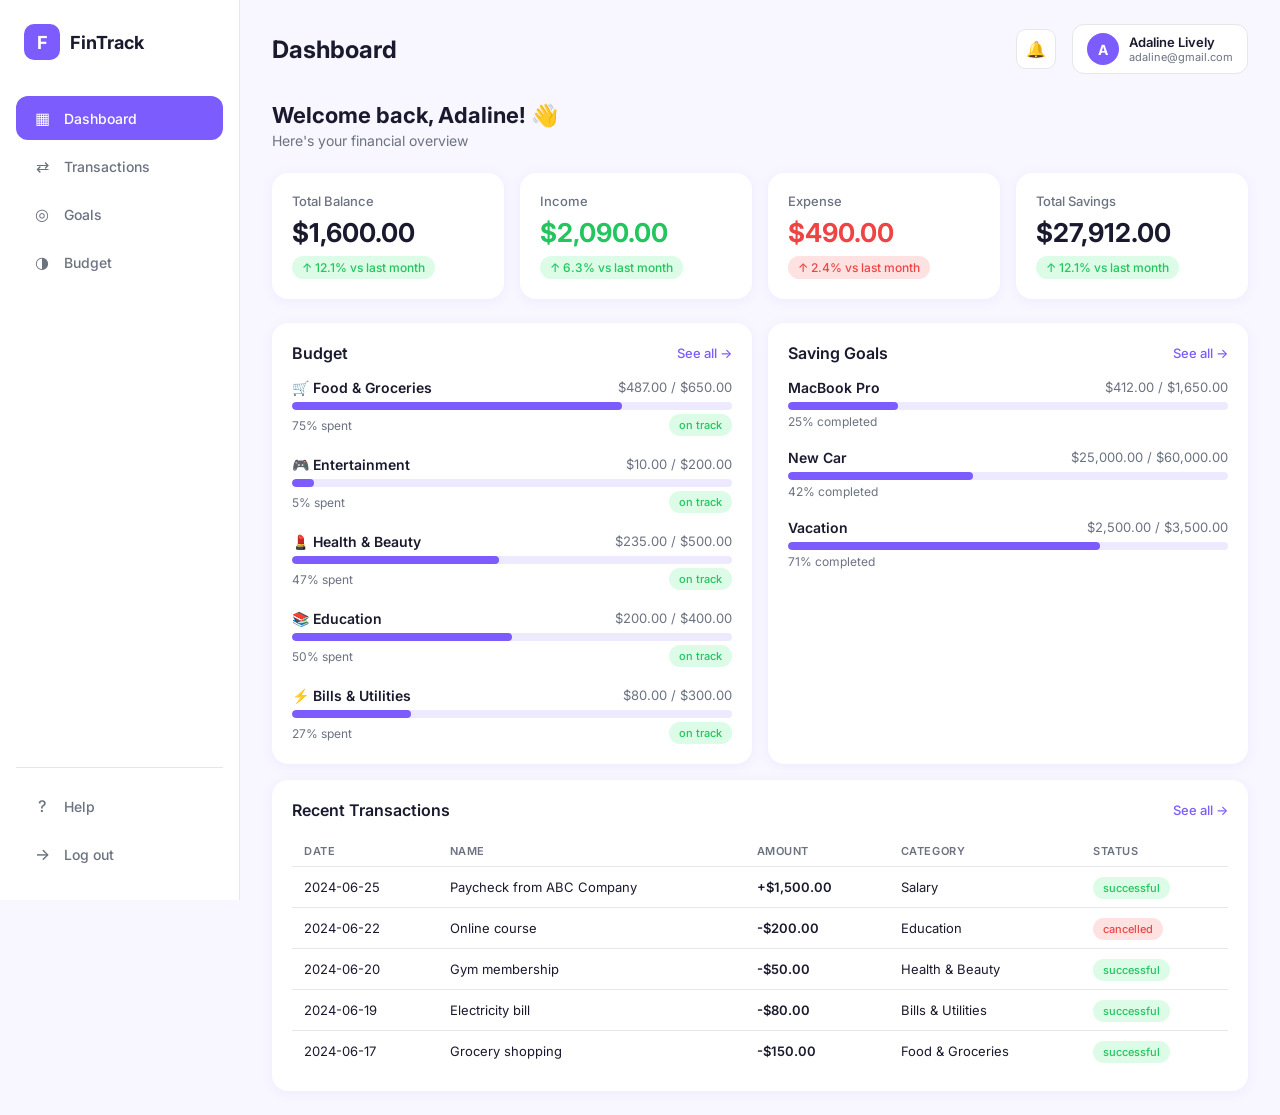
==== index.html @ f71d95ca "final dashboard" ====
<!DOCTYPE html>
<html lang="en">

<head>
    <meta charset="UTF-8">
    <meta name="viewport" content="width=device-width, initial-scale=1.0">
    <title>FinTrack - Personal Finance Tracker</title>

    <!-- Google Fonts -->
    <link rel="preconnect" href="https://fonts.googleapis.com">
    <link href="https://fonts.googleapis.com/css2?family=Inter:wght@400;500;600;700&display=swap" rel="stylesheet">

    <!-- CSS -->
    <link rel="stylesheet" href="css/style.css">
    <link rel="stylesheet" href="css/animations.css">
</head>

<body>

    <!-- ========== SIDEBAR ========== -->
    <aside class="sidebar" id="sidebar">

        <div class="sidebar-logo">
            <div class="logo-icon">F</div>
            <span>FinTrack</span>
        </div>

        <nav class="sidebar-nav">
            <a href="#" class="nav-item active" data-section="dashboard">
                <span class="nav-icon">▦</span>
                <span>Dashboard</span>
            </a>
            <a href="#" class="nav-item" data-section="transactions">
                <span class="nav-icon">⇄</span>
                <span>Transactions</span>
            </a>
            <a href="#" class="nav-item" data-section="goals">
                <span class="nav-icon">◎</span>
                <span>Goals</span>
            </a>
            <a href="#" class="nav-item" data-section="budget">
                <span class="nav-icon">◑</span>
                <span>Budget</span>
            </a>
        </nav>

        <div class="sidebar-bottom">
            <a href="#" class="nav-item">
                <span class="nav-icon">?</span>
                <span>Help</span>
            </a>
            <a href="#" class="nav-item">
                <span class="nav-icon">→</span>
                <span>Log out</span>
            </a>
        </div>

    </aside>

    <!-- ========== MAIN CONTENT ========== -->
    <main class="main-content">

        <!-- TOPBAR -->
        <header class="topbar">
            <div class="topbar-left">
                <h2 class="page-title" id="pageTitle">Dashboard</h2>
            </div>
            <div class="topbar-right">
                <button class="btn-icon">🔔</button>
                <div class="user-info">
                    <div class="user-avatar">A</div>
                    <div>
                        <p class="user-name">Adaline Lively</p>
                        <p class="user-email">adaline@gmail.com</p>
                    </div>
                </div>
            </div>
        </header>

        <!-- ========== SECTION: DASHBOARD ========== -->
        <section class="section active" id="section-dashboard">

            <!-- Welcome Text -->
            <div class="welcome-text">
                <h3>Welcome back, Adaline! 👋</h3>
                <p>Here's your financial overview</p>
            </div>

            <!-- Summary Cards -->
            <div class="summary-cards">

                <div class="card summary-card">
                    <div class="card-label">Total Balance</div>
                    <div class="card-amount" id="totalBalance">$0.00</div>
                    <div class="card-badge badge-success">↑ 12.1% vs last month</div>
                </div>

                <div class="card summary-card">
                    <div class="card-label">Income</div>
                    <div class="card-amount income" id="totalIncome">$0.00</div>
                    <div class="card-badge badge-success">↑ 6.3% vs last month</div>
                </div>

                <div class="card summary-card">
                    <div class="card-label">Expense</div>
                    <div class="card-amount expense" id="totalExpense">$0.00</div>
                    <div class="card-badge badge-danger">↑ 2.4% vs last month</div>
                </div>

                <div class="card summary-card">
                    <div class="card-label">Total Savings</div>
                    <div class="card-amount" id="totalSavings">$0.00</div>
                    <div class="card-badge badge-success">↑ 12.1% vs last month</div>
                </div>

            </div>

            <!-- Bottom Row -->
            <!-- Middle Row: Budget & Saving Goals -->
<div class="dashboard-middle">

  <!-- Budget -->
  <div class="card">
    <div class="card-header">
      <h4>Budget</h4>
      <a href="#" class="see-all" data-section="budget">See all →</a>
    </div>
    <div id="dashboardBudgetList">
      <!-- Diisi oleh JavaScript -->
    </div>
  </div>

  <!-- Saving Goals -->
  <div class="card">
    <div class="card-header">
      <h4>Saving Goals</h4>
      <a href="#" class="see-all" data-section="goals">See all →</a>
    </div>
    <div id="goalsList">
      <!-- Diisi oleh JavaScript -->
    </div>
  </div>

</div>

<!-- Bottom Row: Recent Transactions -->
<div class="card recent-transactions">
  <div class="card-header">
    <h4>Recent Transactions</h4>
    <a href="#" class="see-all" data-section="transactions">See all →</a>
  </div>
  <table class="transaction-table">
    <thead>
      <tr>
        <th>DATE</th>
        <th>NAME</th>
        <th>AMOUNT</th>
        <th>CATEGORY</th>
        <th>STATUS</th>
      </tr>
    </thead>
    <tbody id="recentTransactionsList">
      <!-- Diisi oleh JavaScript -->
    </tbody>
  </table>
</div>
        </section>

        <!-- ========== SECTION: TRANSACTIONS ========== -->
        <section class="section" id="section-transactions">
            <p>Transactions content here...</p>
        </section>

        <!-- ========== SECTION: GOALS ========== -->
        <section class="section" id="section-goals">
            <p>Goals content here...</p>
        </section>

        <!-- ========== SECTION: BUDGET ========== -->
        <section class="section" id="section-budget">
            <p>Budget content here...</p>
        </section>

    </main>

    <!-- JS -->
    <script src="js/data.js"></script>
    <script src="js/storage.js"></script>
    <script src="js/app.js"></script>

</body>

</html>
---- css/style.css ----
/* ===== VARIABLES ===== */
:root {
  --primary: #7c5cfc;
  --primary-light: #ede9ff;
  --success: #22c55e;
  --danger: #ef4444;
  --warning: #f59e0b;
  --text-dark: #1a1a2e;
  --text-gray: #6b7280;
  --bg-main: #f8f7ff;
  --white: #ffffff;
  --border: #e5e7eb;
  --radius: 16px;
  --shadow: 0 2px 12px rgba(124, 92, 252, 0.08);
}

/* ===== RESET ===== */
* {
  margin: 0;
  padding: 0;
  box-sizing: border-box;
}

body {
  font-family: "Inter", sans-serif;
  background-color: var(--bg-main);
  color: var(--text-dark);
  display: flex;
  min-height: 100vh;
}

/* ===== SIDEBAR ===== */
.sidebar {
  width: 240px;
  min-height: 100vh;
  background-color: var(--white);
  border-right: 1px solid var(--border);
  display: flex;
  flex-direction: column;
  padding: 24px 16px;
  position: fixed;
  top: 0;
  left: 0;
  bottom: 0;
}

.sidebar-logo {
  display: flex;
  align-items: center;
  gap: 10px;
  margin-bottom: 36px;
  padding-left: 8px;
}

.logo-icon {
  width: 36px;
  height: 36px;
  background-color: var(--primary);
  color: var(--white);
  border-radius: 10px;
  display: flex;
  align-items: center;
  justify-content: center;
  font-weight: 700;
  font-size: 18px;
}

.sidebar-logo span {
  font-size: 18px;
  font-weight: 700;
  color: var(--text-dark);
}

.sidebar-nav {
  display: flex;
  flex-direction: column;
  gap: 4px;
  flex: 1;
}

.nav-item {
  display: flex;
  align-items: center;
  gap: 12px;
  padding: 12px 16px;
  border-radius: 12px;
  text-decoration: none;
  color: var(--text-gray);
  font-size: 14px;
  font-weight: 500;
  transition: all 0.2s ease;
}

.nav-item:hover {
  background-color: var(--primary-light);
  color: var(--primary);
}

.nav-item.active {
  background-color: var(--primary);
  color: var(--white);
}

.nav-icon {
  font-size: 16px;
  width: 20px;
  text-align: center;
}

.sidebar-bottom {
  display: flex;
  flex-direction: column;
  gap: 4px;
  border-top: 1px solid var(--border);
  padding-top: 16px;
}

/* ===== MAIN CONTENT ===== */
.main-content {
  margin-left: 240px;
  flex: 1;
  padding: 24px 32px;
  min-height: 100vh;
}

/* ===== TOPBAR ===== */
.topbar {
  display: flex;
  align-items: center;
  justify-content: space-between;
  margin-bottom: 28px;
}

.page-title {
  font-size: 24px;
  font-weight: 700;
  color: var(--text-dark);
}

.topbar-right {
  display: flex;
  align-items: center;
  gap: 16px;
}

.btn-icon {
  background: var(--white);
  border: 1px solid var(--border);
  border-radius: 10px;
  width: 40px;
  height: 40px;
  cursor: pointer;
  font-size: 16px;
  display: flex;
  align-items: center;
  justify-content: center;
}

.user-info {
  display: flex;
  align-items: center;
  gap: 10px;
  background: var(--white);
  border: 1px solid var(--border);
  border-radius: 12px;
  padding: 8px 14px;
}

.user-avatar {
  width: 32px;
  height: 32px;
  background-color: var(--primary);
  color: var(--white);
  border-radius: 50%;
  display: flex;
  align-items: center;
  justify-content: center;
  font-weight: 700;
  font-size: 14px;
}

.user-name {
  font-size: 13px;
  font-weight: 600;
  color: var(--text-dark);
}

.user-email {
  font-size: 11px;
  color: var(--text-gray);
}

/* ===== SECTIONS ===== */
.section {
  display: none;
}

.section.active {
  display: block;
}

/* ===== WELCOME TEXT ===== */
.welcome-text {
  margin-bottom: 24px;
}

.welcome-text h3 {
  font-size: 22px;
  font-weight: 700;
  color: var(--text-dark);
}

.welcome-text p {
  font-size: 14px;
  color: var(--text-gray);
  margin-top: 4px;
}

/* ===== SUMMARY CARDS ===== */
.summary-cards {
  display: grid;
  grid-template-columns: repeat(4, 1fr);
  gap: 16px;
  margin-bottom: 24px;
}

.card {
  background-color: var(--white);
  border-radius: var(--radius);
  padding: 20px;
  box-shadow: var(--shadow);
}

.summary-card {
  display: flex;
  flex-direction: column;
  gap: 8px;
}

.card-label {
  font-size: 13px;
  color: var(--text-gray);
  font-weight: 500;
}

.card-amount {
  font-size: 26px;
  font-weight: 700;
  color: var(--text-dark);
}

.card-amount.income {
  color: var(--success);
}

.card-amount.expense {
  color: var(--danger);
}

.card-badge {
  font-size: 12px;
  font-weight: 500;
  padding: 4px 10px;
  border-radius: 20px;
  width: fit-content;
}

.badge-success {
  background-color: #DCFCE7;
  color: var(--success);
}

.badge-danger {
  background-color: #FEE2E2;
  color: var(--danger);
}

.badge-warning {
  background-color: #FEF3C7;
  color: var(--warning);
}

/* ===== DASHBOARD MIDDLE ===== */
.dashboard-middle {
  display: grid;
  grid-template-columns: 1fr 1fr;
  gap: 16px;
  margin-bottom: 16px;
}

/* ===== RECENT TRANSACTIONS (full width) ===== */
.recent-transactions {
  width: 100%;
}
.card-header {
  display: flex;
  align-items: center;
  justify-content: space-between;
  margin-bottom: 16px;
}

.card-header h4 {
  font-size: 16px;
  font-weight: 600;
  color: var(--text-dark);
}

.see-all {
  font-size: 13px;
  color: var(--primary);
  text-decoration: none;
  font-weight: 500;
}

.see-all:hover {
  text-decoration: underline;
}

/* ===== TRANSACTION TABLE ===== */
.transaction-table {
  width: 100%;
  border-collapse: collapse;
  font-size: 13px;
}

.transaction-table th {
  text-align: left;
  color: var(--text-gray);
  font-weight: 600;
  padding: 8px 12px;
  border-bottom: 1px solid var(--border);
  font-size: 11px;
  letter-spacing: 0.05em;
}

.transaction-table td {
  padding: 12px 12px;
  border-bottom: 1px solid var(--border);
  color: var(--text-dark);
}

.transaction-table tr:last-child td {
  border-bottom: none;
}

.amount-income {
  color: var(--success);
  font-weight: 600;
}

.amount-expense {
  color: var(--danger);
  font-weight: 600;
}

.status-badge {
  padding: 4px 10px;
  border-radius: 20px;
  font-size: 11px;
  font-weight: 500;
}

.status-successful {
  background-color: #DCFCE7;
  color: var(--success);
}

.status-cancelled {
  background-color: #FEE2E2;
  color: var(--danger);
}

/* ===== SAVING GOALS ===== */
.goal-item {
  margin-bottom: 20px;
}

.goal-item:last-child {
  margin-bottom: 0;
}

.goal-info {
  display: flex;
  justify-content: space-between;
  margin-bottom: 6px;
}

.goal-name {
  font-size: 14px;
  font-weight: 600;
  color: var(--text-dark);
}

.goal-amount {
  font-size: 13px;
  color: var(--text-gray);
}

.progress-bar {
  width: 100%;
  height: 8px;
  background-color: var(--primary-light);
  border-radius: 99px;
  overflow: hidden;
}

.progress-fill {
  height: 100%;
  background-color: var(--primary);
  border-radius: 99px;
  transition: width 0.6s ease;
}

.goal-percent {
  font-size: 12px;
  color: var(--text-gray);
  margin-top: 4px;
}
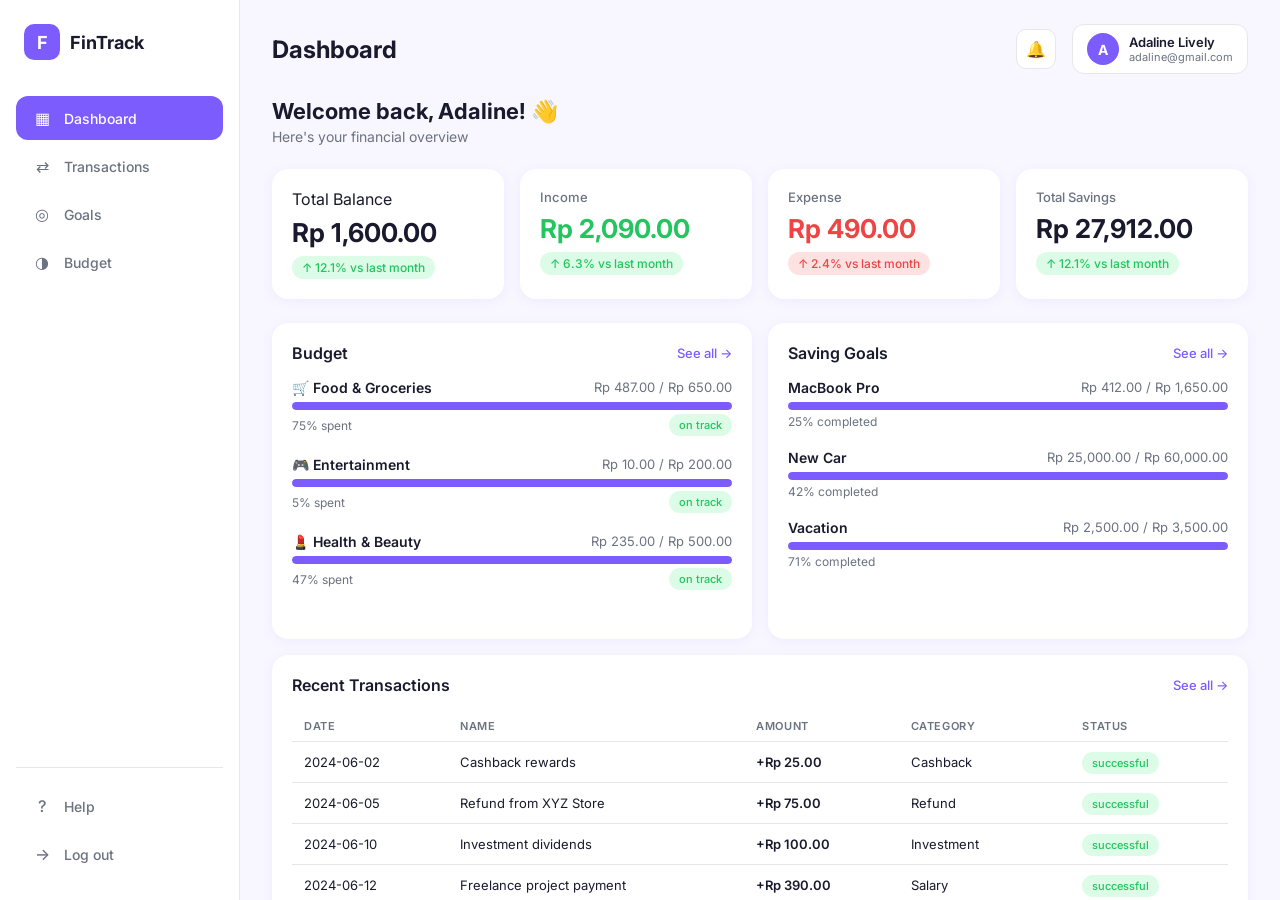
==== commit 553c4d1f: "update final UI design" ====
--- a/index.html
+++ b/index.html
@@ -78,109 +78,119 @@
         </header>
 
         <!-- ========== SECTION: DASHBOARD ========== -->
-        <section class="section active" id="section-dashboard">
-
-            <!-- Welcome Text -->
-            <div class="welcome-text">
-                <h3>Welcome back, Adaline! 👋</h3>
-                <p>Here's your financial overview</p>
-            </div>
-
-            <!-- Summary Cards -->
-            <div class="summary-cards">
-
-                <div class="card summary-card">
-                    <div class="card-label">Total Balance</div>
-                    <div class="card-amount" id="totalBalance">$0.00</div>
-                    <div class="card-badge badge-success">↑ 12.1% vs last month</div>
-                </div>
-
-                <div class="card summary-card">
-                    <div class="card-label">Income</div>
-                    <div class="card-amount income" id="totalIncome">$0.00</div>
-                    <div class="card-badge badge-success">↑ 6.3% vs last month</div>
-                </div>
-
-                <div class="card summary-card">
-                    <div class="card-label">Expense</div>
-                    <div class="card-amount expense" id="totalExpense">$0.00</div>
-                    <div class="card-badge badge-danger">↑ 2.4% vs last month</div>
-                </div>
-
-                <div class="card summary-card">
-                    <div class="card-label">Total Savings</div>
-                    <div class="card-amount" id="totalSavings">$0.00</div>
-                    <div class="card-badge badge-success">↑ 12.1% vs last month</div>
-                </div>
-
-            </div>
-
-            <!-- Bottom Row -->
-            <!-- Middle Row: Budget & Saving Goals -->
-<div class="dashboard-middle">
-
-  <!-- Budget -->
-  <div class="card">
-    <div class="card-header">
-      <h4>Budget</h4>
-      <a href="#" class="see-all" data-section="budget">See all →</a>
-    </div>
-    <div id="dashboardBudgetList">
-      <!-- Diisi oleh JavaScript -->
-    </div>
-  </div>
-
-  <!-- Saving Goals -->
-  <div class="card">
-    <div class="card-header">
-      <h4>Saving Goals</h4>
-      <a href="#" class="see-all" data-section="goals">See all →</a>
-    </div>
-    <div id="goalsList">
-      <!-- Diisi oleh JavaScript -->
-    </div>
-  </div>
-
-</div>
-
-<!-- Bottom Row: Recent Transactions -->
-<div class="card recent-transactions">
-  <div class="card-header">
-    <h4>Recent Transactions</h4>
-    <a href="#" class="see-all" data-section="transactions">See all →</a>
-  </div>
-  <table class="transaction-table">
-    <thead>
-      <tr>
-        <th>DATE</th>
-        <th>NAME</th>
-        <th>AMOUNT</th>
-        <th>CATEGORY</th>
-        <th>STATUS</th>
-      </tr>
-    </thead>
-    <tbody id="recentTransactionsList">
-      <!-- Diisi oleh JavaScript -->
-    </tbody>
-  </table>
-</div>
-        </section>
-
-        <!-- ========== SECTION: TRANSACTIONS ========== -->
-        <section class="section" id="section-transactions">
-            <p>Transactions content here...</p>
-        </section>
-
-        <!-- ========== SECTION: GOALS ========== -->
-        <section class="section" id="section-goals">
-            <p>Goals content here...</p>
-        </section>
-
-        <!-- ========== SECTION: BUDGET ========== -->
-        <section class="section" id="section-budget">
-            <p>Budget content here...</p>
-        </section>
-
+        <div class="section-wrapper">
+
+            <section class="section active" id="section-dashboard">
+
+                <!-- Welcome Text -->
+                <div class="welcome-text">
+                    <h3>Welcome back, Adaline! 👋</h3>
+                    <p>Here's your financial overview</p>
+                </div>
+
+                <!-- Summary Cards -->
+                <div class="summary-cards">
+
+                    <div class="card summary-card">
+                        <div class="ca
+                        rd-label">Total Balance</div>
+                        <div class="card-amount" id="totalBalance">$0.00</div>
+                        <div class="card-badge badge-success">↑ 12.1% vs last month</div>
+                    </div>
+
+                    <div class="card summary-card">
+                        <div class="card-label">Income</div>
+                        <div class="card-amount income" id="totalIncome">$0.00</div>
+                        <div class="card-badge badge-success">↑ 6.3% vs last month</div>
+                    </div>
+
+                    <div class="card summary-card">
+                        <div class="card-label">Expense</div>
+                        <div class="card-amount expense" id="totalExpense">$0.00</div>
+                        <div class="card-badge badge-danger">↑ 2.4% vs last month</div>
+                    </div>
+
+                    <div class="card summary-card">
+                        <div class="card-label">Total Savings</div>
+                        <div class="card-amount" id="totalSavings">$0.00</div>
+                        <div class="card-badge badge-success">↑ 12.1% vs last month</div>
+                    </div>
+
+                </div>
+
+                <!-- Bottom Row -->
+                <!-- Middle Row: Budget & Saving Goals -->
+                <div class="dashboard-middle">
+
+                    <!-- Budget -->
+                    <div class="card">
+                        <div class="card-header">
+                            <h4>Budget</h4>
+                            <a href="#" class="see-all" data-section="budget">See all →</a>
+                        </div>
+                        <div id="dashboardBudgetList">
+                            <!-- Diisi oleh JavaScript -->
+                        </div>
+                        <div class="pagination" id="paginationBudget"></div>
+                    </div>
+
+                    <!-- Saving Goals -->
+                    <div class="card">
+                        <div class="card-header">
+                            <h4>Saving Goals</h4>
+                            <a href="#" class="see-all" data-section="goals">See all →</a>
+                        </div>
+                        <div id="goalsList">
+                            <!-- Diisi oleh JavaScript -->
+                        </div>
+                        <div class="pagination" id="paginationGoals"></div>
+                    </div>
+
+                </div>
+
+                <!-- Bottom Row: Recent Transactions -->
+                <div class="card recent-transactions">
+                    <div class="card-header">
+                        <h4>Recent Transactions</h4>
+                        <a href="#" class="see-all" data-section="transactions">See all →</a>
+                    </div>
+
+                    <div class="transaction-table-wrapper">
+                    <table class="transaction-table">
+                        <thead>
+                            <tr>
+                                <th>DATE</th>
+                                <th>NAME</th>
+                                <th>AMOUNT</th>
+                                <th>CATEGORY</th>
+                                <th>STATUS</th>
+                            </tr>
+                        </thead>
+                        <tbody id="recentTransactionsList">
+                            <!-- Diisi oleh JavaScript -->
+                        </tbody>
+                    </table>
+                    </div>
+                    <div class="pagination" id="paginationTransactions"></div>
+                </div>
+            </section>
+
+            <!-- ========== SECTION: TRANSACTIONS ========== -->
+            <section class="section" id="section-transactions">
+                <p>Transactions content here...</p>
+            </section>
+
+            <!-- ========== SECTION: GOALS ========== -->
+            <section class="section" id="section-goals">
+                <p>Goals content here...</p>
+            </section>
+
+            <!-- ========== SECTION: BUDGET ========== -->
+            <section class="section" id="section-budget">
+                <p>Budget content here...</p>
+            </section>
+
+        </div>
     </main>
 
     <!-- JS -->
--- a/css/style.css
+++ b/css/style.css
@@ -119,8 +119,10 @@
 .main-content {
   margin-left: 240px;
   flex: 1;
-  padding: 24px 32px;
-  min-height: 100vh;
+  overflow: hidden;
+  display: flex;
+  flex-direction: column;
+  height: 100vh;
 }
 
 /* ===== TOPBAR ===== */
@@ -128,7 +130,12 @@
   display: flex;
   align-items: center;
   justify-content: space-between;
-  margin-bottom: 28px;
+  padding: 24px 32px;
+  flex-shrink: 0;
+  background-color: var(--bg-main);
+  position: sticky;
+  top: 0;
+  z-index: 10;
 }
 
 .page-title {
@@ -199,6 +206,19 @@
   display: block;
 }
 
+.section-wrapper {
+  flex: 1;
+  overflow-y: auto;
+  padding: 0 32px 32px 32px;
+}
+
+#section-dashboard {
+  display: flex;
+  flex-direction: column;
+  overflow: visible;
+  height: auto;
+}
+
 /* ===== WELCOME TEXT ===== */
 .welcome-text {
   margin-bottom: 24px;
@@ -266,17 +286,17 @@
 }
 
 .badge-success {
-  background-color: #DCFCE7;
+  background-color: #dcfce7;
   color: var(--success);
 }
 
 .badge-danger {
-  background-color: #FEE2E2;
+  background-color: #fee2e2;
   color: var(--danger);
 }
 
 .badge-warning {
-  background-color: #FEF3C7;
+  background-color: #fef3c7;
   color: var(--warning);
 }
 
@@ -288,10 +308,80 @@
   margin-bottom: 16px;
 }
 
+.dashboard-middle .card {
+  display: flex;
+  flex-direction: column;
+}
+
+.dashboard-middle .card .card-header {
+  flex-shrink: 0;
+}
+
+.dashboard-middle .card > div[id] {
+  overflow-y: auto;
+  max-height: 220px;
+}
+
 /* ===== RECENT TRANSACTIONS (full width) ===== */
 .recent-transactions {
+  display: flex;
+  flex-direction: column;
+  margin-bottom: 16px;
+}
+
+.recent-transactions .transaction-table {
   width: 100%;
 }
+
+.recent-transactions .transaction-table-wrapper {
+  max-height: 200px;
+  overflow-y: auto;
+}
+
+/* Pagination */
+.pagination {
+  display: flex;
+  align-items: center;
+  justify-content: center;
+  gap: 8px;
+  margin-top: 12px;
+  flex-shrink: 0;
+}
+
+.pagination button {
+  width: 30px;
+  height: 30px;
+  border: 1px solid var(--border);
+  background: var(--white);
+  border-radius: 8px;
+  cursor: pointer;
+  font-size: 13px;
+  color: var(--text-gray);
+  transition: all 0.2s;
+}
+
+.pagination button:hover {
+  background: var(--primary-light);
+  color: var(--primary);
+  border-color: var(--primary);
+}
+
+.pagination button.active-page {
+  background: var(--primary);
+  color: var(--white);
+  border-color: var(--primary);
+}
+
+.pagination button:disabled {
+  opacity: 0.4;
+  cursor: not-allowed;
+}
+
+.pagination-info {
+  font-size: 12px;
+  color: var(--text-gray);
+}
+
 .card-header {
   display: flex;
   align-items: center;
@@ -361,12 +451,12 @@
 }
 
 .status-successful {
-  background-color: #DCFCE7;
+  background-color: #dcfce7;
   color: var(--success);
 }
 
 .status-cancelled {
-  background-color: #FEE2E2;
+  background-color: #fee2e2;
   color: var(--danger);
 }
 
@@ -417,3 +507,7 @@
   margin-top: 4px;
 }
 
+.dashboard-middle .card .pagination {
+  flex-shrink: 0;
+  padding-top: 8px;
+}
--- a/css/animations.css
+++ b/css/animations.css
@@ -0,0 +1,76 @@
+/* ===== FADE IN ===== */
+@keyframes fadeIn {
+  from {
+    opacity: 0;
+    transform: translateY(10px);
+  }
+  to {
+    opacity: 1;
+    transform: translateY(0);
+  }
+}
+
+/* ===== SLIDE IN dari kiri ===== */
+@keyframes slideInLeft {
+  from {
+    opacity: 0;
+    transform: translateX(-20px);
+  }
+  to {
+    opacity: 1;
+    transform: translateX(0);
+  }
+}
+
+/* ===== Terapkan ke section saat active ===== */
+.section.active {
+  animation: fadeIn 0.3s ease forwards;
+}
+
+/* ===== Terapkan ke card ===== */
+.card {
+  animation: fadeIn 0.4s ease forwards;
+}
+
+/* ===== Terapkan ke nav-item ===== */
+.nav-item {
+  animation: slideInLeft 0.3s ease forwards;
+}
+
+/* ===== Progress bar animasi saat load ===== */
+.progress-fill {
+  animation: growWidth 0.8s ease forwards;
+}
+
+@keyframes growWidth {
+  from {
+    width: 0% !important;
+  }
+  to {
+    width: var(--target-width);
+  }
+}
+
+/* ===== Summary card hover effect ===== */
+.summary-card {
+  transition:
+    transform 0.2s ease,
+    box-shadow 0.2s ease;
+}
+
+.summary-card:hover {
+  transform: translateY(-4px);
+  box-shadow: 0 8px 24px rgba(124, 92, 252, 0.15);
+}
+
+/* ===== Tombol hover effect ===== */
+.btn-primary {
+  transition:
+    transform 0.15s ease,
+    box-shadow 0.15s ease;
+}
+
+.btn-primary:hover {
+  transform: translateY(-2px);
+  box-shadow: 0 4px 12px rgba(124, 92, 252, 0.3);
+}
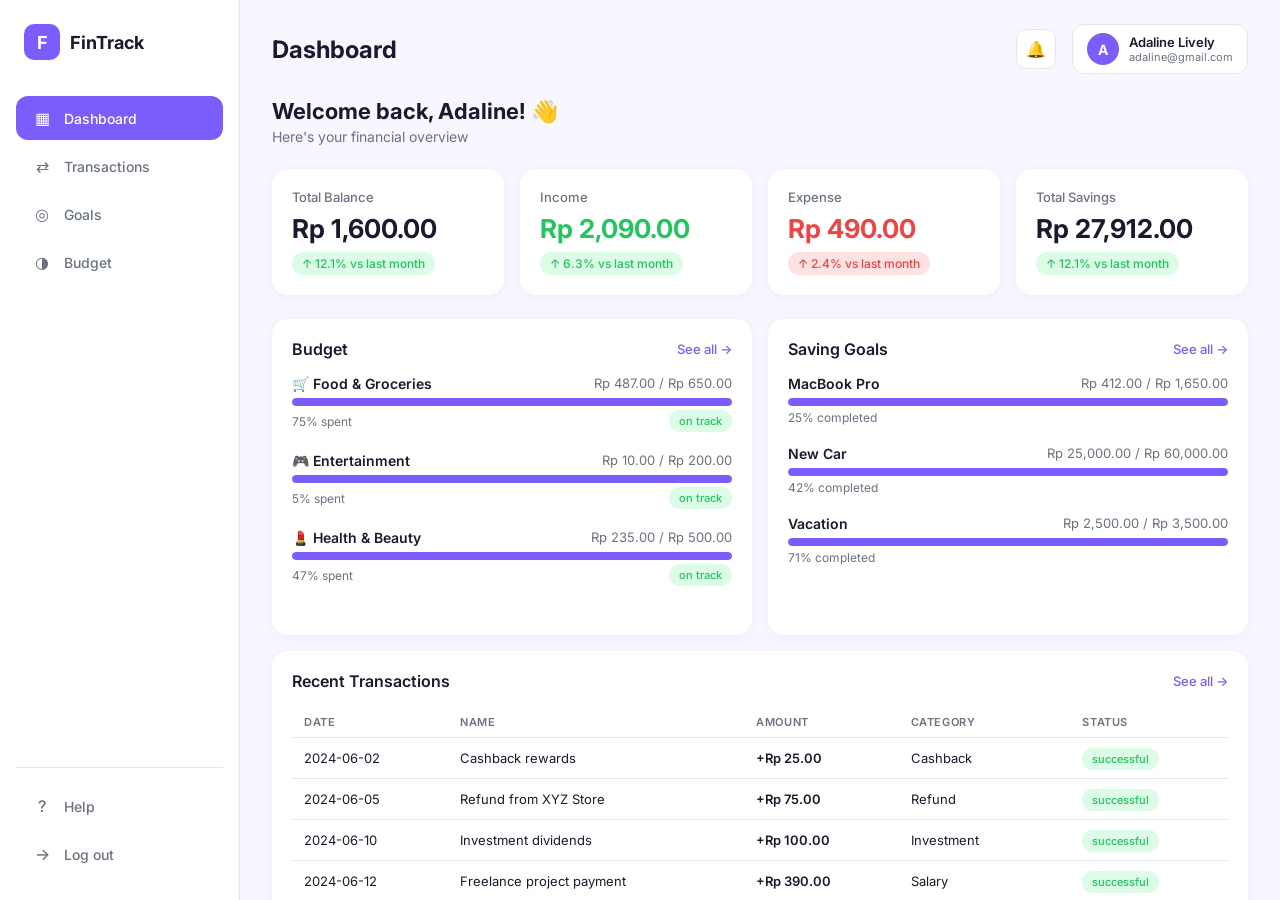
==== commit 584339df: "final dashboard" ====
--- a/index.html
+++ b/index.html
@@ -92,8 +92,7 @@
                 <div class="summary-cards">
 
                     <div class="card summary-card">
-                        <div class="ca
-                        rd-label">Total Balance</div>
+                        <div class="card-label">Total Balance</div>
                         <div class="card-amount" id="totalBalance">$0.00</div>
                         <div class="card-badge badge-success">↑ 12.1% vs last month</div>
                     </div>
@@ -156,20 +155,20 @@
                     </div>
 
                     <div class="transaction-table-wrapper">
-                    <table class="transaction-table">
-                        <thead>
-                            <tr>
-                                <th>DATE</th>
-                                <th>NAME</th>
-                                <th>AMOUNT</th>
-                                <th>CATEGORY</th>
-                                <th>STATUS</th>
-                            </tr>
-                        </thead>
-                        <tbody id="recentTransactionsList">
-                            <!-- Diisi oleh JavaScript -->
-                        </tbody>
-                    </table>
+                        <table class="transaction-table">
+                            <thead>
+                                <tr>
+                                    <th>DATE</th>
+                                    <th>NAME</th>
+                                    <th>AMOUNT</th>
+                                    <th>CATEGORY</th>
+                                    <th>STATUS</th>
+                                </tr>
+                            </thead>
+                            <tbody id="recentTransactionsList">
+                                <!-- Diisi oleh JavaScript -->
+                            </tbody>
+                        </table>
                     </div>
                     <div class="pagination" id="paginationTransactions"></div>
                 </div>
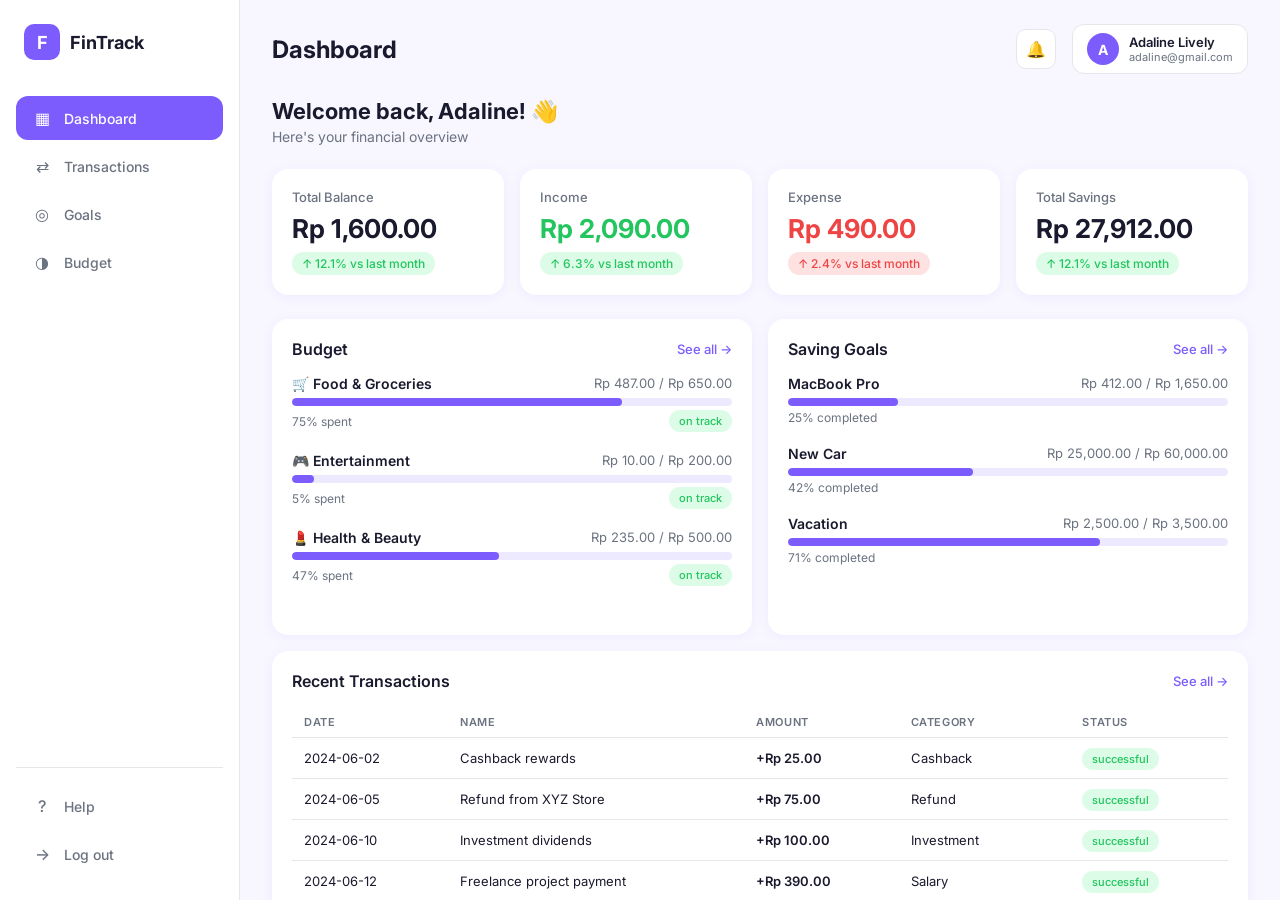
==== commit f80371bb: "finally final UI" ====
--- a/index.html
+++ b/index.html
@@ -1,30 +1,54 @@
 <!DOCTYPE html>
 <html lang="en">
+
+<!--
+=================================================================
+INDEX.HTML — FinTrack Personal Finance Tracker
+
+Struktur file ini:
+  1. HEAD          — meta, font Google, link CSS
+  2. SIDEBAR       — navigasi kiri (logo + menu + logout)
+  3. MAIN CONTENT  — topbar + semua section
+     3a. DASHBOARD     — ringkasan keuangan (section pertama)
+     3b. TRANSACTIONS  — tabel transaksi + filter
+     3c. GOALS         — kartu saving goals
+     3d. BUDGET        — kartu budget per kategori
+  4. MODAL         — popup tambah data (tampilan saja)
+  5. SCRIPT        — urutan load: data.js → app.js
+=================================================================
+-->
 
 <head>
     <meta charset="UTF-8">
     <meta name="viewport" content="width=device-width, initial-scale=1.0">
     <title>FinTrack - Personal Finance Tracker</title>
 
-    <!-- Google Fonts -->
+    <!-- Google Fonts: Inter (dipakai di seluruh tampilan) -->
     <link rel="preconnect" href="https://fonts.googleapis.com">
     <link href="https://fonts.googleapis.com/css2?family=Inter:wght@400;500;600;700&display=swap" rel="stylesheet">
 
-    <!-- CSS -->
+    <!-- CSS utama dan animasi -->
     <link rel="stylesheet" href="css/style.css">
     <link rel="stylesheet" href="css/animations.css">
 </head>
 
 <body>
 
-    <!-- ========== SIDEBAR ========== -->
+    <!-- =============================================================
+       2. SIDEBAR
+       Posisi fixed di kiri layar, selalu terlihat.
+       Setiap .nav-item punya data-section yang dibaca JS
+       untuk menentukan section mana yang ditampilkan.
+  ============================================================= -->
     <aside class="sidebar" id="sidebar">
 
+        <!-- Logo FinTrack -->
         <div class="sidebar-logo">
             <div class="logo-icon">F</div>
             <span>FinTrack</span>
         </div>
 
+        <!-- Menu navigasi utama -->
         <nav class="sidebar-nav">
             <a href="#" class="nav-item active" data-section="dashboard">
                 <span class="nav-icon">▦</span>
@@ -44,12 +68,13 @@
             </a>
         </nav>
 
+        <!-- Menu bawah (help & logout) -->
         <div class="sidebar-bottom">
             <a href="#" class="nav-item">
                 <span class="nav-icon">?</span>
                 <span>Help</span>
             </a>
-            <a href="#" class="nav-item">
+            <a href="404.html" class="nav-item">
                 <span class="nav-icon">→</span>
                 <span>Log out</span>
             </a>
@@ -57,10 +82,16 @@
 
     </aside>
 
-    <!-- ========== MAIN CONTENT ========== -->
+
+    <!-- =============================================================
+       3. MAIN CONTENT
+       Area konten di kanan sidebar.
+       Terdiri dari topbar (sticky) dan section-wrapper (scrollable).
+  ============================================================= -->
     <main class="main-content">
 
-        <!-- TOPBAR -->
+        <!-- Topbar: judul halaman + notifikasi + info user -->
+        <!-- Judul diubah otomatis oleh JS saat navigasi -->
         <header class="topbar">
             <div class="topbar-left">
                 <h2 class="page-title" id="pageTitle">Dashboard</h2>
@@ -77,83 +108,81 @@
             </div>
         </header>
 
-        <!-- ========== SECTION: DASHBOARD ========== -->
+        <!-- Section wrapper: membungkus semua section, bisa di-scroll -->
+        <!-- Hanya satu section yang terlihat, diatur oleh class 'active' -->
         <div class="section-wrapper">
 
+
+            <!-- ===========================================================
+           3a. SECTION: DASHBOARD
+           Section pertama yang muncul saat halaman dibuka.
+           Konten diisi oleh JavaScript (renderDashboard()).
+      =========================================================== -->
             <section class="section active" id="section-dashboard">
 
-                <!-- Welcome Text -->
+                <!-- Teks sapaan -->
                 <div class="welcome-text">
                     <h3>Welcome back, Adaline! 👋</h3>
                     <p>Here's your financial overview</p>
                 </div>
 
-                <!-- Summary Cards -->
+                <!-- 4 summary cards: balance, income, expense, savings -->
+                <!-- Nilai angka diisi oleh JS -->
                 <div class="summary-cards">
-
                     <div class="card summary-card">
                         <div class="card-label">Total Balance</div>
-                        <div class="card-amount" id="totalBalance">$0.00</div>
+                        <div class="card-amount" id="totalBalance">Rp 0.00</div>
                         <div class="card-badge badge-success">↑ 12.1% vs last month</div>
                     </div>
-
                     <div class="card summary-card">
                         <div class="card-label">Income</div>
-                        <div class="card-amount income" id="totalIncome">$0.00</div>
+                        <div class="card-amount income" id="totalIncome">Rp 0.00</div>
                         <div class="card-badge badge-success">↑ 6.3% vs last month</div>
                     </div>
-
                     <div class="card summary-card">
                         <div class="card-label">Expense</div>
-                        <div class="card-amount expense" id="totalExpense">$0.00</div>
+                        <div class="card-amount expense" id="totalExpense">Rp 0.00</div>
                         <div class="card-badge badge-danger">↑ 2.4% vs last month</div>
                     </div>
-
                     <div class="card summary-card">
                         <div class="card-label">Total Savings</div>
-                        <div class="card-amount" id="totalSavings">$0.00</div>
+                        <div class="card-amount" id="totalSavings">Rp 0.00</div>
                         <div class="card-badge badge-success">↑ 12.1% vs last month</div>
                     </div>
-
-                </div>
-
-                <!-- Bottom Row -->
-                <!-- Middle Row: Budget & Saving Goals -->
+                </div>
+
+                <!-- Baris tengah: widget Budget (kiri) dan Saving Goals (kanan) -->
                 <div class="dashboard-middle">
 
-                    <!-- Budget -->
+                    <!-- Widget Budget — diisi oleh renderDashboardBudget() -->
                     <div class="card">
                         <div class="card-header">
                             <h4>Budget</h4>
                             <a href="#" class="see-all" data-section="budget">See all →</a>
                         </div>
-                        <div id="dashboardBudgetList">
-                            <!-- Diisi oleh JavaScript -->
-                        </div>
+                        <div id="dashboardBudgetList"></div>
                         <div class="pagination" id="paginationBudget"></div>
                     </div>
 
-                    <!-- Saving Goals -->
+                    <!-- Widget Saving Goals — diisi oleh renderDashboardGoals() -->
                     <div class="card">
                         <div class="card-header">
                             <h4>Saving Goals</h4>
                             <a href="#" class="see-all" data-section="goals">See all →</a>
                         </div>
-                        <div id="goalsList">
-                            <!-- Diisi oleh JavaScript -->
-                        </div>
+                        <div id="goalsList"></div>
                         <div class="pagination" id="paginationGoals"></div>
                     </div>
 
                 </div>
 
-                <!-- Bottom Row: Recent Transactions -->
+                <!-- Baris bawah: tabel recent transactions (lebar penuh) -->
+                <!-- Diisi oleh renderDashboardTransactions() -->
                 <div class="card recent-transactions">
                     <div class="card-header">
                         <h4>Recent Transactions</h4>
                         <a href="#" class="see-all" data-section="transactions">See all →</a>
                     </div>
-
                     <div class="transaction-table-wrapper">
                         <table class="transaction-table">
                             <thead>
@@ -165,38 +194,227 @@
                                     <th>STATUS</th>
                                 </tr>
                             </thead>
-                            <tbody id="recentTransactionsList">
-                                <!-- Diisi oleh JavaScript -->
-                            </tbody>
+                            <tbody id="recentTransactionsList"></tbody>
                         </table>
                     </div>
                     <div class="pagination" id="paginationTransactions"></div>
                 </div>
+
             </section>
 
-            <!-- ========== SECTION: TRANSACTIONS ========== -->
+
+            <!-- ===========================================================
+           3b. SECTION: TRANSACTIONS
+           Tabel semua transaksi dengan filter tipe & kategori.
+           Tombol "+ Add Transaction" membuka modal (tidak menyimpan data).
+      =========================================================== -->
             <section class="section" id="section-transactions">
-                <p>Transactions content here...</p>
+
+                <!-- Toolbar: filter di kiri, tombol add di kanan -->
+                <div class="section-toolbar">
+                    <div class="filter-group">
+                        <select id="filterType" class="filter-select">
+                            <option value="all">All Types</option>
+                            <option value="income">Income</option>
+                            <option value="expense">Expense</option>
+                        </select>
+                        <select id="filterCategory" class="filter-select">
+                            <option value="all">All Categories</option>
+                        </select>
+                    </div>
+                    <button class="btn-primary" id="btnAddTransaction">+ Add Transaction</button>
+                </div>
+
+                <!-- Tabel transaksi — diisi oleh renderTransactions() -->
+                <div class="card">
+                    <div class="transaction-table-wrapper">
+                        <table class="transaction-table">
+                            <thead>
+                                <tr>
+                                    <th>DATE</th>
+                                    <th>NAME</th>
+                                    <th>AMOUNT</th>
+                                    <th>CATEGORY</th>
+                                    <th>STATUS</th>
+                                </tr>
+                            </thead>
+                            <tbody id="transactionTableBody"></tbody>
+                        </table>
+                    </div>
+                    <div class="pagination" id="paginationTransactionPage"></div>
+                </div>
+
             </section>
 
-            <!-- ========== SECTION: GOALS ========== -->
+
+            <!-- ===========================================================
+           3c. SECTION: GOALS
+           Grid kartu saving goals.
+           Tombol "+ Add Goal" membuka modal (tidak menyimpan data).
+      =========================================================== -->
             <section class="section" id="section-goals">
-                <p>Goals content here...</p>
+
+                <div class="section-toolbar">
+                    <p class="section-subtitle">Track your saving progress</p>
+                    <button class="btn-primary" id="btnAddGoal">+ Add Goal</button>
+                </div>
+
+                <!-- Diisi oleh renderGoals() -->
+                <div class="goals-grid" id="goalsGrid"></div>
+
             </section>
 
-            <!-- ========== SECTION: BUDGET ========== -->
+
+            <!-- ===========================================================
+           3d. SECTION: BUDGET
+           Grid kartu budget per kategori.
+           Tombol "+ Add Budget" membuka modal (tidak menyimpan data).
+      =========================================================== -->
             <section class="section" id="section-budget">
-                <p>Budget content here...</p>
+
+                <div class="section-toolbar">
+                    <p class="section-subtitle">Monitor your monthly spending</p>
+                    <button class="btn-primary" id="btnAddBudget">+ Add Budget</button>
+                </div>
+
+                <!-- Diisi oleh renderBudget() -->
+                <div class="budget-grid" id="budgetGrid"></div>
+
             </section>
 
-        </div>
+
+        </div>
+        <!-- Akhir .section-wrapper -->
+
     </main>
 
-    <!-- JS -->
+    <!-- =============================================================
+       4. MODAL
+       Diletakkan setelah script agar JS sudah siap saat modal dipakai.
+       Semua modal hanya tampilan — tombol Save TIDAK menyimpan data.
+  ============================================================= -->
+
+    <!-- Modal: Tambah Transaksi -->
+    <div class="modal-overlay" id="modalTransaction">
+        <div class="modal">
+            <div class="modal-header">
+                <h3>Add Transaction</h3>
+                <button class="modal-close" id="closeModalTransaction">✕</button>
+            </div>
+            <div class="modal-body">
+                <label class="form-label">Name</label>
+                <input type="text" class="form-input" id="inputTName" placeholder="e.g. Grocery shopping">
+
+                <label class="form-label">Amount</label>
+                <input type="number" class="form-input" id="inputTAmount" placeholder="e.g. 50000">
+
+                <label class="form-label">Type</label>
+                <select class="form-input" id="inputTType">
+                    <option value="income">Income</option>
+                    <option value="expense">Expense</option>
+                </select>
+
+                <label class="form-label">Category</label>
+                <select class="form-input" id="inputTCategory">
+                    <option value="Salary">Salary</option>
+                    <option value="Food & Groceries">Food & Groceries</option>
+                    <option value="Entertainment">Entertainment</option>
+                    <option value="Bills & Utilities">Bills & Utilities</option>
+                    <option value="Health & Beauty">Health & Beauty</option>
+                    <option value="Education">Education</option>
+                    <option value="Investment">Investment</option>
+                    <option value="Cashback">Cashback</option>
+                    <option value="Refund">Refund</option>
+                    <option value="Other">Other</option>
+                </select>
+
+                <label class="form-label">Date</label>
+                <input type="date" class="form-input" id="inputTDate">
+            </div>
+            <div class="modal-footer">
+                <button class="btn-secondary" id="cancelModalTransaction">Cancel</button>
+                <button class="btn-primary" id="saveTransaction">Save</button>
+            </div>
+        </div>
+    </div>
+
+    <!-- Modal: Tambah Saving Goal -->
+    <div class="modal-overlay" id="modalGoal">
+        <div class="modal">
+            <div class="modal-header">
+                <h3>Add Saving Goal</h3>
+                <button class="modal-close" id="closeModalGoal">✕</button>
+            </div>
+            <div class="modal-body">
+                <label class="form-label">Goal Name</label>
+                <input type="text" class="form-input" id="inputGName" placeholder="e.g. New Laptop">
+
+                <label class="form-label">Target Amount</label>
+                <input type="number" class="form-input" id="inputGTarget" placeholder="e.g. 5000000">
+
+                <label class="form-label">Already Saved</label>
+                <input type="number" class="form-input" id="inputGSaved" placeholder="e.g. 1000000">
+
+                <label class="form-label">Due Date</label>
+                <input type="date" class="form-input" id="inputGDue">
+            </div>
+            <div class="modal-footer">
+                <button class="btn-secondary" id="cancelModalGoal">Cancel</button>
+                <button class="btn-primary" id="saveGoal">Save</button>
+            </div>
+        </div>
+    </div>
+
+    <!-- Modal: Tambah Budget -->
+    <div class="modal-overlay" id="modalBudget">
+        <div class="modal">
+            <div class="modal-header">
+                <h3>Add Budget</h3>
+                <button class="modal-close" id="closeModalBudget">✕</button>
+            </div>
+            <div class="modal-body">
+                <label class="form-label">Category</label>
+                <input type="text" class="form-input" id="inputBCategory" placeholder="e.g. Food & Groceries">
+
+                <label class="form-label">Monthly Limit</label>
+                <input type="number" class="form-input" id="inputBLimit" placeholder="e.g. 500000">
+
+                <label class="form-label">Icon (emoji)</label>
+                <input type="text" class="form-input" id="inputBIcon" placeholder="e.g. 🛒" maxlength="2">
+            </div>
+            <div class="modal-footer">
+                <button class="btn-secondary" id="cancelModalBudget">Cancel</button>
+                <button class="btn-primary" id="saveBudget">Save</button>
+            </div>
+        </div>
+    </div>
+
+    <div class="modal-overlay" id="modalConfirm">
+        <div class="modal">
+            <div class="modal-header">
+                <h3 id="confirmTitle">Confirm</h3>
+            </div>
+            <div class="modal-body">
+                <p id="confirmMessage">Are you sure?</p>
+            </div>
+            <div class="modal-footer">
+                <button class="btn-secondary" id="confirmCancel">Cancel</button>
+                <button class="btn-primary" id="confirmOk">Yes</button>
+            </div>
+        </div>
+    </div>
+
+    <!-- =============================================================
+       5. SCRIPT
+       URUTAN LOAD SANGAT PENTING:
+         1. data.js  — definisikan array transactions, goals, budgets
+         2. app.js   — gunakan array dari data.js untuk render tampilan
+       storage.js DIHAPUS karena tidak dipakai (website statis).
+  ============================================================= -->
     <script src="js/data.js"></script>
-    <script src="js/storage.js"></script>
     <script src="js/app.js"></script>
 
+
 </body>
 
 </html>
--- a/css/style.css
+++ b/css/style.css
@@ -1,4 +1,17 @@
-/* ===== VARIABLES ===== */
+/* ===================================================
+   FINTRACK — STYLE.CSS
+   Urutan:
+   1. Variables & Reset
+   2. Layout (Sidebar, Main, Topbar)
+   3. Section & Wrapper
+   4. Dashboard (Cards, Middle, Transactions)
+   5. Komponen UI (Pagination, Badge, Table)
+   6. Section Pages (Goals, Budget)
+   7. Modal & Form
+   8. Tombol (Button)
+   =================================================== */
+
+/* ===== 1. VARIABLES & RESET ===== */
 :root {
   --primary: #7c5cfc;
   --primary-light: #ede9ff;
@@ -14,7 +27,6 @@
   --shadow: 0 2px 12px rgba(124, 92, 252, 0.08);
 }
 
-/* ===== RESET ===== */
 * {
   margin: 0;
   padding: 0;
@@ -29,7 +41,9 @@
   min-height: 100vh;
 }
 
-/* ===== SIDEBAR ===== */
+/* ===== 2. LAYOUT ===== */
+
+/* --- Sidebar --- */
 .sidebar {
   width: 240px;
   min-height: 100vh;
@@ -115,7 +129,7 @@
   padding-top: 16px;
 }
 
-/* ===== MAIN CONTENT ===== */
+/* --- Main Content --- */
 .main-content {
   margin-left: 240px;
   flex: 1;
@@ -125,7 +139,7 @@
   height: 100vh;
 }
 
-/* ===== TOPBAR ===== */
+/* --- Topbar --- */
 .topbar {
   display: flex;
   align-items: center;
@@ -197,29 +211,37 @@
   color: var(--text-gray);
 }
 
-/* ===== SECTIONS ===== */
-.section {
-  display: none;
-}
-
-.section.active {
-  display: block;
-}
-
+/* ===== 3. SECTION & WRAPPER ===== */
 .section-wrapper {
   flex: 1;
   overflow-y: auto;
   padding: 0 32px 32px 32px;
 }
 
-#section-dashboard {
-  display: flex;
-  flex-direction: column;
-  overflow: visible;
-  height: auto;
-}
-
-/* ===== WELCOME TEXT ===== */
+/* Semua section disembunyikan dulu */
+.section {
+  display: none;
+}
+
+/* Section yang aktif ditampilkan */
+.section.active {
+  display: block;
+}
+
+/*
+  FIX BUG: Dulu #section-dashboard punya "display: flex" sendiri.
+  Karena ID selector lebih kuat dari class selector, dashboard selalu
+  tampil meski sudah di-hide oleh JS. Solusinya: tambahkan .active
+  supaya display:flex hanya aktif saat section ini memang aktif.
+*/
+#section-dashboard.active {
+  display: flex;
+  flex-direction: column;
+}
+
+/* ===== 4. DASHBOARD ===== */
+
+/* --- Welcome text --- */
 .welcome-text {
   margin-bottom: 24px;
 }
@@ -236,7 +258,7 @@
   margin-top: 4px;
 }
 
-/* ===== SUMMARY CARDS ===== */
+/* --- Summary Cards (4 kolom) --- */
 .summary-cards {
   display: grid;
   grid-template-columns: repeat(4, 1fr);
@@ -272,11 +294,74 @@
 .card-amount.income {
   color: var(--success);
 }
-
 .card-amount.expense {
   color: var(--danger);
 }
 
+/* --- Dashboard Middle (Budget + Goals, 2 kolom) --- */
+.dashboard-middle {
+  display: grid;
+  grid-template-columns: 1fr 1fr;
+  gap: 16px;
+  margin-bottom: 16px;
+}
+
+.dashboard-middle .card {
+  display: flex;
+  flex-direction: column;
+}
+
+.dashboard-middle .card > div[id] {
+  overflow-y: auto;
+  max-height: 220px;
+}
+
+.dashboard-middle .card .pagination {
+  flex-shrink: 0;
+  padding-top: 8px;
+}
+
+/* --- Recent Transactions (full width) --- */
+.recent-transactions {
+  display: flex;
+  flex-direction: column;
+  margin-bottom: 16px;
+}
+
+.recent-transactions .transaction-table-wrapper {
+  max-height: 200px;
+  overflow-y: auto;
+}
+
+/* --- Card Header --- */
+.card-header {
+  display: flex;
+  align-items: center;
+  justify-content: space-between;
+  margin-bottom: 16px;
+  flex-shrink: 0;
+}
+
+.card-header h4 {
+  font-size: 16px;
+  font-weight: 600;
+  color: var(--text-dark);
+}
+
+.see-all {
+  font-size: 13px;
+  color: var(--primary);
+  text-decoration: none;
+  font-weight: 500;
+}
+
+.see-all:hover {
+  text-decoration: underline;
+}
+
+/* ===== 5. KOMPONEN UI ===== */
+
+/* --- Badge --- */
 .card-badge {
   font-size: 12px;
   font-weight: 500;
@@ -289,56 +374,33 @@
   background-color: #dcfce7;
   color: var(--success);
 }
-
 .badge-danger {
   background-color: #fee2e2;
   color: var(--danger);
 }
-
 .badge-warning {
   background-color: #fef3c7;
   color: var(--warning);
 }
 
-/* ===== DASHBOARD MIDDLE ===== */
-.dashboard-middle {
-  display: grid;
-  grid-template-columns: 1fr 1fr;
-  gap: 16px;
-  margin-bottom: 16px;
-}
-
-.dashboard-middle .card {
-  display: flex;
-  flex-direction: column;
-}
-
-.dashboard-middle .card .card-header {
-  flex-shrink: 0;
-}
-
-.dashboard-middle .card > div[id] {
-  overflow-y: auto;
-  max-height: 220px;
-}
-
-/* ===== RECENT TRANSACTIONS (full width) ===== */
-.recent-transactions {
-  display: flex;
-  flex-direction: column;
-  margin-bottom: 16px;
-}
-
-.recent-transactions .transaction-table {
-  width: 100%;
-}
-
-.recent-transactions .transaction-table-wrapper {
-  max-height: 200px;
-  overflow-y: auto;
-}
-
-/* Pagination */
+/* --- Status Badge (di tabel) --- */
+.status-badge {
+  padding: 4px 10px;
+  border-radius: 20px;
+  font-size: 11px;
+  font-weight: 500;
+}
+
+.status-successful {
+  background-color: #dcfce7;
+  color: var(--success);
+}
+.status-cancelled {
+  background-color: #fee2e2;
+  color: var(--danger);
+}
+
+/* --- Pagination --- */
 .pagination {
   display: flex;
   align-items: center;
@@ -377,36 +439,7 @@
   cursor: not-allowed;
 }
 
-.pagination-info {
-  font-size: 12px;
-  color: var(--text-gray);
-}
-
-.card-header {
-  display: flex;
-  align-items: center;
-  justify-content: space-between;
-  margin-bottom: 16px;
-}
-
-.card-header h4 {
-  font-size: 16px;
-  font-weight: 600;
-  color: var(--text-dark);
-}
-
-.see-all {
-  font-size: 13px;
-  color: var(--primary);
-  text-decoration: none;
-  font-weight: 500;
-}
-
-.see-all:hover {
-  text-decoration: underline;
-}
-
-/* ===== TRANSACTION TABLE ===== */
+/* --- Transaction Table --- */
 .transaction-table {
   width: 100%;
   border-collapse: collapse;
@@ -424,7 +457,7 @@
 }
 
 .transaction-table td {
-  padding: 12px 12px;
+  padding: 12px;
   border-bottom: 1px solid var(--border);
   color: var(--text-dark);
 }
@@ -437,55 +470,12 @@
   color: var(--success);
   font-weight: 600;
 }
-
 .amount-expense {
   color: var(--danger);
   font-weight: 600;
 }
 
-.status-badge {
-  padding: 4px 10px;
-  border-radius: 20px;
-  font-size: 11px;
-  font-weight: 500;
-}
-
-.status-successful {
-  background-color: #dcfce7;
-  color: var(--success);
-}
-
-.status-cancelled {
-  background-color: #fee2e2;
-  color: var(--danger);
-}
-
-/* ===== SAVING GOALS ===== */
-.goal-item {
-  margin-bottom: 20px;
-}
-
-.goal-item:last-child {
-  margin-bottom: 0;
-}
-
-.goal-info {
-  display: flex;
-  justify-content: space-between;
-  margin-bottom: 6px;
-}
-
-.goal-name {
-  font-size: 14px;
-  font-weight: 600;
-  color: var(--text-dark);
-}
-
-.goal-amount {
-  font-size: 13px;
-  color: var(--text-gray);
-}
-
+/* --- Progress Bar --- */
 .progress-bar {
   width: 100%;
   height: 8px;
@@ -501,13 +491,261 @@
   transition: width 0.6s ease;
 }
 
+/* --- Goal Item (di dashboard widget) --- */
+.goal-item {
+  margin-bottom: 20px;
+}
+
+.goal-item:last-child {
+  margin-bottom: 0;
+}
+
+.goal-info {
+  display: flex;
+  justify-content: space-between;
+  margin-bottom: 6px;
+}
+
+.goal-name {
+  font-size: 14px;
+  font-weight: 600;
+  color: var(--text-dark);
+}
+
+.goal-amount {
+  font-size: 13px;
+  color: var(--text-gray);
+}
+
 .goal-percent {
   font-size: 12px;
   color: var(--text-gray);
   margin-top: 4px;
 }
 
-.dashboard-middle .card .pagination {
-  flex-shrink: 0;
-  padding-top: 8px;
-}+/* ===== 6. SECTION PAGES ===== */
+
+/* --- Toolbar (atas setiap section page) --- */
+.section-toolbar {
+  display: flex;
+  align-items: center;
+  justify-content: space-between;
+  margin-top: 20px;
+  margin-bottom: 20px;
+}
+
+.section-subtitle {
+  font-size: 14px;
+  color: var(--text-gray);
+}
+
+.filter-group {
+  display: flex;
+  gap: 10px;
+}
+
+.filter-select {
+  padding: 8px 14px;
+  border: 1px solid var(--border);
+  border-radius: 10px;
+  font-size: 13px;
+  font-family: "Inter", sans-serif;
+  color: var(--text-dark);
+  background-color: var(--white);
+  cursor: pointer;
+  outline: none;
+}
+
+.filter-select:focus {
+  border-color: var(--primary);
+}
+
+/* --- Goals Grid (3 kolom) --- */
+.goals-grid {
+  display: grid;
+  grid-template-columns: repeat(3, 1fr);
+  gap: 16px;
+}
+
+.goal-card {
+  background: var(--white);
+  border-radius: var(--radius);
+  padding: 20px;
+  box-shadow: var(--shadow);
+}
+
+.goal-card-header {
+  display: flex;
+  justify-content: space-between;
+  align-items: center;
+  margin-bottom: 12px;
+}
+
+.goal-card-title {
+  font-size: 15px;
+  font-weight: 700;
+  color: var(--text-dark);
+}
+
+.goal-card-due {
+  font-size: 11px;
+  color: var(--text-gray);
+  margin-top: 8px;
+}
+
+/* --- Budget Grid (2 kolom) --- */
+.budget-grid {
+  display: grid;
+  grid-template-columns: repeat(2, 1fr);
+  gap: 16px;
+}
+
+.budget-card {
+  background: var(--white);
+  border-radius: var(--radius);
+  padding: 20px;
+  box-shadow: var(--shadow);
+}
+
+.budget-card-header {
+  display: flex;
+  justify-content: space-between;
+  align-items: center;
+  margin-bottom: 12px;
+}
+
+.budget-card-title {
+  font-size: 15px;
+  font-weight: 700;
+  color: var(--text-dark);
+  display: flex;
+  align-items: center;
+  gap: 8px;
+}
+
+/* ===== 7. MODAL & FORM ===== */
+.modal-overlay {
+  display: none;
+  position: fixed;
+  inset: 0;
+  background-color: rgba(0, 0, 0, 0.4);
+  z-index: 100;
+  align-items: center;
+  justify-content: center;
+}
+
+.modal-overlay.open {
+  display: flex;
+}
+
+#modalConfirm .modal {
+  width: 35%;
+}
+
+.modal {
+  background: var(--white);
+  border-radius: var(--radius);
+  width: 420px;
+  max-width: 90%;
+  padding: 28px;
+  box-shadow: 0 20px 60px rgba(0, 0, 0, 0.15);
+  animation: fadeIn 0.2s ease forwards;
+}
+
+.modal-header {
+  display: flex;
+  justify-content: space-between;
+  align-items: center;
+  margin-bottom: 20px;
+}
+
+.modal-header h3 {
+  font-size: 17px;
+  font-weight: 700;
+  color: var(--text-dark);
+}
+
+.modal-close {
+  background: none;
+  border: none;
+  font-size: 16px;
+  color: var(--text-gray);
+  cursor: pointer;
+  padding: 4px;
+}
+
+.modal-body {
+  display: flex;
+  flex-direction: column;
+  gap: 12px;
+}
+
+.modal-footer {
+  display: flex;
+  justify-content: flex-end;
+  gap: 10px;
+  margin-top: 24px;
+}
+
+.form-label {
+  font-size: 12px;
+  font-weight: 600;
+  color: var(--text-gray);
+  text-transform: uppercase;
+  letter-spacing: 0.05em;
+}
+
+.form-input {
+  padding: 10px 14px;
+  border: 1px solid var(--border);
+  border-radius: 10px;
+  font-size: 14px;
+  font-family: "Inter", sans-serif;
+  color: var(--text-dark);
+  outline: none;
+  width: 100%;
+}
+
+.form-input:focus {
+  border-color: var(--primary);
+  box-shadow: 0 0 0 3px rgba(124, 92, 252, 0.1);
+}
+
+/* ===== 8. TOMBOL ===== */
+.btn-primary {
+  padding: 10px 20px;
+  background-color: var(--primary);
+  color: var(--white);
+  border: none;
+  border-radius: 10px;
+  font-size: 13px;
+  font-weight: 600;
+  font-family: "Inter", sans-serif;
+  cursor: pointer;
+}
+
+.btn-secondary {
+  padding: 10px 20px;
+  background-color: var(--white);
+  color: var(--text-gray);
+  border: 1px solid var(--border);
+  border-radius: 10px;
+  font-size: 13px;
+  font-weight: 600;
+  font-family: "Inter", sans-serif;
+  cursor: pointer;
+}
+
+.btn-delete {
+  background: none;
+  border: none;
+  color: var(--danger);
+  cursor: pointer;
+  font-size: 14px;
+  padding: 4px 8px;
+  border-radius: 6px;
+}
+
+.btn-delete:hover {
+  background-color: #fee2e2;
+}
--- a/css/animations.css
+++ b/css/animations.css
@@ -39,16 +39,7 @@
 
 /* ===== Progress bar animasi saat load ===== */
 .progress-fill {
-  animation: growWidth 0.8s ease forwards;
-}
-
-@keyframes growWidth {
-  from {
-    width: 0% !important;
-  }
-  to {
-    width: var(--target-width);
-  }
+  transition: width 0.6s ease;
 }
 
 /* ===== Summary card hover effect ===== */
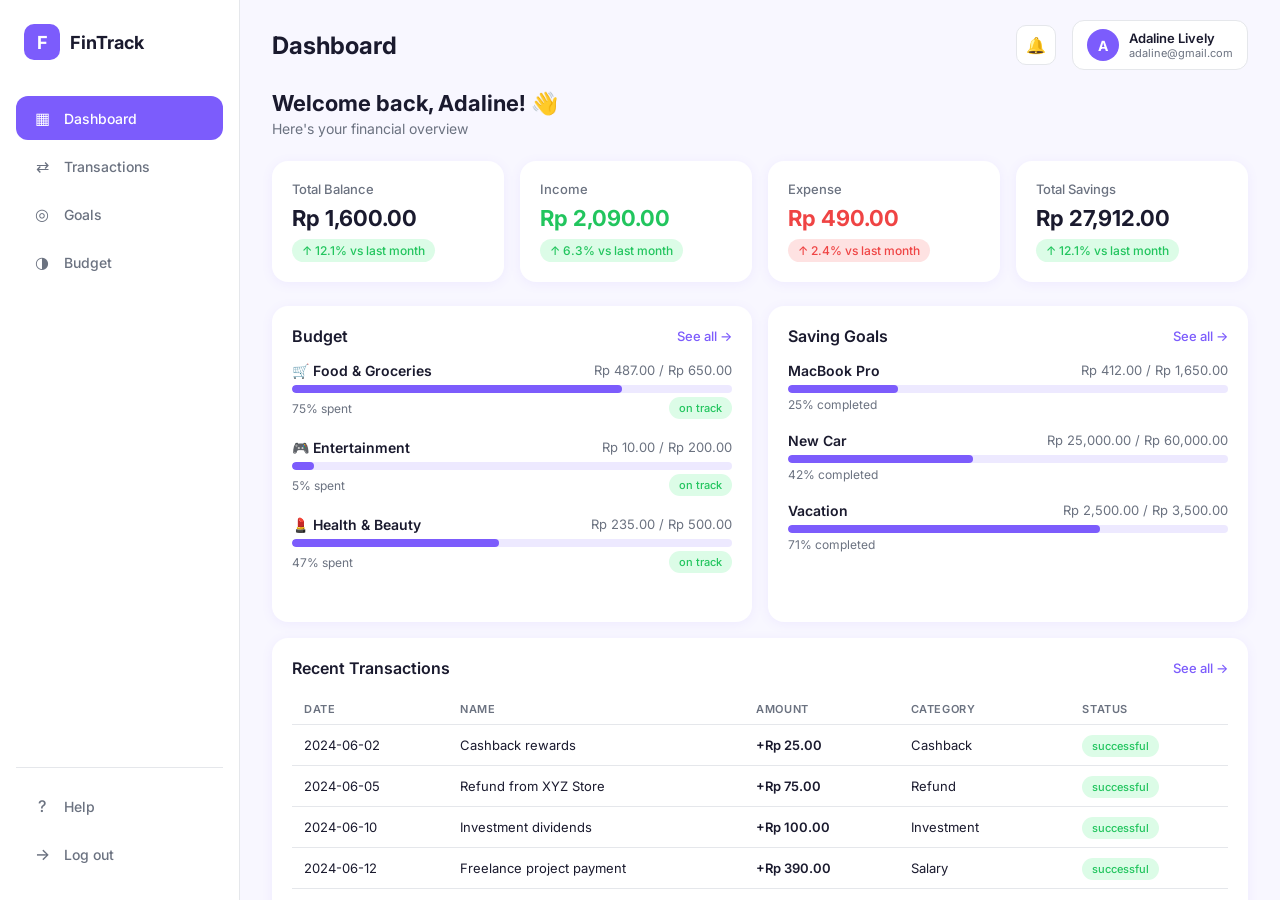
==== commit 8badf38b: "responsive design" ====
--- a/index.html
+++ b/index.html
@@ -1,54 +1,33 @@
 <!DOCTYPE html>
 <html lang="en">
-
-<!--
-=================================================================
-INDEX.HTML — FinTrack Personal Finance Tracker
-
-Struktur file ini:
-  1. HEAD          — meta, font Google, link CSS
-  2. SIDEBAR       — navigasi kiri (logo + menu + logout)
-  3. MAIN CONTENT  — topbar + semua section
-     3a. DASHBOARD     — ringkasan keuangan (section pertama)
-     3b. TRANSACTIONS  — tabel transaksi + filter
-     3c. GOALS         — kartu saving goals
-     3d. BUDGET        — kartu budget per kategori
-  4. MODAL         — popup tambah data (tampilan saja)
-  5. SCRIPT        — urutan load: data.js → app.js
-=================================================================
--->
 
 <head>
     <meta charset="UTF-8">
     <meta name="viewport" content="width=device-width, initial-scale=1.0">
     <title>FinTrack - Personal Finance Tracker</title>
 
-    <!-- Google Fonts: Inter (dipakai di seluruh tampilan) -->
+    <!-- Google Fonts: Inter dipakai di seluruh tampilan -->
     <link rel="preconnect" href="https://fonts.googleapis.com">
     <link href="https://fonts.googleapis.com/css2?family=Inter:wght@400;500;600;700&display=swap" rel="stylesheet">
 
-    <!-- CSS utama dan animasi -->
+    <!-- stylesheet utama dan animasi -->
     <link rel="stylesheet" href="css/style.css">
     <link rel="stylesheet" href="css/animations.css">
 </head>
 
 <body>
 
-    <!-- =============================================================
-       2. SIDEBAR
-       Posisi fixed di kiri layar, selalu terlihat.
-       Setiap .nav-item punya data-section yang dibaca JS
-       untuk menentukan section mana yang ditampilkan.
-  ============================================================= -->
+    <!-- overlay gelap di belakang sidebar saat mode mobile -->
+    <div class="sidebar-overlay" id="sidebarOverlay"></div>
+
+    <!-- sidebar navigasi -->
     <aside class="sidebar" id="sidebar">
 
-        <!-- Logo FinTrack -->
         <div class="sidebar-logo">
             <div class="logo-icon">F</div>
             <span>FinTrack</span>
         </div>
 
-        <!-- Menu navigasi utama -->
         <nav class="sidebar-nav">
             <a href="#" class="nav-item active" data-section="dashboard">
                 <span class="nav-icon">▦</span>
@@ -68,7 +47,6 @@
             </a>
         </nav>
 
-        <!-- Menu bawah (help & logout) -->
         <div class="sidebar-bottom">
             <a href="#" class="nav-item">
                 <span class="nav-icon">?</span>
@@ -82,25 +60,22 @@
 
     </aside>
 
-
-    <!-- =============================================================
-       3. MAIN CONTENT
-       Area konten di kanan sidebar.
-       Terdiri dari topbar (sticky) dan section-wrapper (scrollable).
-  ============================================================= -->
+    <!-- area konten utama -->
     <main class="main-content">
 
-        <!-- Topbar: judul halaman + notifikasi + info user -->
-        <!-- Judul diubah otomatis oleh JS saat navigasi -->
+        <!-- topbar dengan hamburger, judul halaman, dan info user -->
         <header class="topbar">
             <div class="topbar-left">
+                <!-- hamburger hanya terlihat di layar mobile/tablet -->
+                <button class="hamburger" id="hamburgerBtn">☰</button>
                 <h2 class="page-title" id="pageTitle">Dashboard</h2>
             </div>
             <div class="topbar-right">
                 <button class="btn-icon">🔔</button>
                 <div class="user-info">
                     <div class="user-avatar">A</div>
-                    <div>
+                    <!-- teks ini disembunyikan di layar kecil via CSS -->
+                    <div class="user-text">
                         <p class="user-name">Adaline Lively</p>
                         <p class="user-email">adaline@gmail.com</p>
                     </div>
@@ -108,26 +83,18 @@
             </div>
         </header>
 
-        <!-- Section wrapper: membungkus semua section, bisa di-scroll -->
-        <!-- Hanya satu section yang terlihat, diatur oleh class 'active' -->
+        <!-- wrapper yang bisa di-scroll, menampung semua section -->
         <div class="section-wrapper">
 
-
-            <!-- ===========================================================
-           3a. SECTION: DASHBOARD
-           Section pertama yang muncul saat halaman dibuka.
-           Konten diisi oleh JavaScript (renderDashboard()).
-      =========================================================== -->
+            <!-- section dashboard -->
             <section class="section active" id="section-dashboard">
 
-                <!-- Teks sapaan -->
                 <div class="welcome-text">
                     <h3>Welcome back, Adaline! 👋</h3>
                     <p>Here's your financial overview</p>
                 </div>
 
-                <!-- 4 summary cards: balance, income, expense, savings -->
-                <!-- Nilai angka diisi oleh JS -->
+                <!-- 4 kartu ringkasan di atas -->
                 <div class="summary-cards">
                     <div class="card summary-card">
                         <div class="card-label">Total Balance</div>
@@ -151,10 +118,9 @@
                     </div>
                 </div>
 
-                <!-- Baris tengah: widget Budget (kiri) dan Saving Goals (kanan) -->
+                <!-- kartu budget dan saving goals berdampingan -->
                 <div class="dashboard-middle">
 
-                    <!-- Widget Budget — diisi oleh renderDashboardBudget() -->
                     <div class="card">
                         <div class="card-header">
                             <h4>Budget</h4>
@@ -164,7 +130,6 @@
                         <div class="pagination" id="paginationBudget"></div>
                     </div>
 
-                    <!-- Widget Saving Goals — diisi oleh renderDashboardGoals() -->
                     <div class="card">
                         <div class="card-header">
                             <h4>Saving Goals</h4>
@@ -176,8 +141,7 @@
 
                 </div>
 
-                <!-- Baris bawah: tabel recent transactions (lebar penuh) -->
-                <!-- Diisi oleh renderDashboardTransactions() -->
+                <!-- tabel transaksi terbaru di bawah -->
                 <div class="card recent-transactions">
                     <div class="card-header">
                         <h4>Recent Transactions</h4>
@@ -202,15 +166,9 @@
 
             </section>
 
-
-            <!-- ===========================================================
-           3b. SECTION: TRANSACTIONS
-           Tabel semua transaksi dengan filter tipe & kategori.
-           Tombol "+ Add Transaction" membuka modal (tidak menyimpan data).
-      =========================================================== -->
+            <!-- section halaman transaksi lengkap -->
             <section class="section" id="section-transactions">
 
-                <!-- Toolbar: filter di kiri, tombol add di kanan -->
                 <div class="section-toolbar">
                     <div class="filter-group">
                         <select id="filterType" class="filter-select">
@@ -225,7 +183,6 @@
                     <button class="btn-primary" id="btnAddTransaction">+ Add Transaction</button>
                 </div>
 
-                <!-- Tabel transaksi — diisi oleh renderTransactions() -->
                 <div class="card">
                     <div class="transaction-table-wrapper">
                         <table class="transaction-table">
@@ -246,12 +203,7 @@
 
             </section>
 
-
-            <!-- ===========================================================
-           3c. SECTION: GOALS
-           Grid kartu saving goals.
-           Tombol "+ Add Goal" membuka modal (tidak menyimpan data).
-      =========================================================== -->
+            <!-- section halaman saving goals -->
             <section class="section" id="section-goals">
 
                 <div class="section-toolbar">
@@ -259,17 +211,11 @@
                     <button class="btn-primary" id="btnAddGoal">+ Add Goal</button>
                 </div>
 
-                <!-- Diisi oleh renderGoals() -->
                 <div class="goals-grid" id="goalsGrid"></div>
 
             </section>
 
-
-            <!-- ===========================================================
-           3d. SECTION: BUDGET
-           Grid kartu budget per kategori.
-           Tombol "+ Add Budget" membuka modal (tidak menyimpan data).
-      =========================================================== -->
+            <!-- section halaman budget -->
             <section class="section" id="section-budget">
 
                 <div class="section-toolbar">
@@ -277,24 +223,15 @@
                     <button class="btn-primary" id="btnAddBudget">+ Add Budget</button>
                 </div>
 
-                <!-- Diisi oleh renderBudget() -->
                 <div class="budget-grid" id="budgetGrid"></div>
 
             </section>
 
-
-        </div>
-        <!-- Akhir .section-wrapper -->
+        </div>
 
     </main>
 
-    <!-- =============================================================
-       4. MODAL
-       Diletakkan setelah script agar JS sudah siap saat modal dipakai.
-       Semua modal hanya tampilan — tombol Save TIDAK menyimpan data.
-  ============================================================= -->
-
-    <!-- Modal: Tambah Transaksi -->
+    <!-- modal tambah transaksi -->
     <div class="modal-overlay" id="modalTransaction">
         <div class="modal">
             <div class="modal-header">
@@ -338,7 +275,7 @@
         </div>
     </div>
 
-    <!-- Modal: Tambah Saving Goal -->
+    <!-- modal tambah saving goal -->
     <div class="modal-overlay" id="modalGoal">
         <div class="modal">
             <div class="modal-header">
@@ -365,7 +302,7 @@
         </div>
     </div>
 
-    <!-- Modal: Tambah Budget -->
+    <!-- modal tambah budget -->
     <div class="modal-overlay" id="modalBudget">
         <div class="modal">
             <div class="modal-header">
@@ -389,6 +326,7 @@
         </div>
     </div>
 
+    <!-- modal konfirmasi sebelum simpan / tutup form -->
     <div class="modal-overlay" id="modalConfirm">
         <div class="modal">
             <div class="modal-header">
@@ -404,17 +342,10 @@
         </div>
     </div>
 
-    <!-- =============================================================
-       5. SCRIPT
-       URUTAN LOAD SANGAT PENTING:
-         1. data.js  — definisikan array transactions, goals, budgets
-         2. app.js   — gunakan array dari data.js untuk render tampilan
-       storage.js DIHAPUS karena tidak dipakai (website statis).
-  ============================================================= -->
+    <!-- data statis dan logika aplikasi -->
     <script src="js/data.js"></script>
     <script src="js/app.js"></script>
 
-
 </body>
 
 </html>
--- a/css/style.css
+++ b/css/style.css
@@ -1,17 +1,4 @@
-/* ===================================================
-   FINTRACK — STYLE.CSS
-   Urutan:
-   1. Variables & Reset
-   2. Layout (Sidebar, Main, Topbar)
-   3. Section & Wrapper
-   4. Dashboard (Cards, Middle, Transactions)
-   5. Komponen UI (Pagination, Badge, Table)
-   6. Section Pages (Goals, Budget)
-   7. Modal & Form
-   8. Tombol (Button)
-   =================================================== */
-
-/* ===== 1. VARIABLES & RESET ===== */
+/* color tokens & global reset */
 :root {
   --primary: #7c5cfc;
   --primary-light: #ede9ff;
@@ -25,6 +12,7 @@
   --border: #e5e7eb;
   --radius: 16px;
   --shadow: 0 2px 12px rgba(124, 92, 252, 0.08);
+  --sidebar-width: 240px;
 }
 
 * {
@@ -41,11 +29,9 @@
   min-height: 100vh;
 }
 
-/* ===== 2. LAYOUT ===== */
-
-/* --- Sidebar --- */
+/* sidebar */
 .sidebar {
-  width: 240px;
+  width: var(--sidebar-width);
   min-height: 100vh;
   background-color: var(--white);
   border-right: 1px solid var(--border);
@@ -56,6 +42,36 @@
   top: 0;
   left: 0;
   bottom: 0;
+  z-index: 200;
+  transition: transform 0.3s ease;
+}
+
+/* hamburger button — hanya muncul di mobile */
+.hamburger {
+  display: none;
+  background: var(--white);
+  border: 1px solid var(--border);
+  border-radius: 10px;
+  width: 40px;
+  height: 40px;
+  cursor: pointer;
+  font-size: 20px;
+  align-items: center;
+  justify-content: center;
+  flex-shrink: 0;
+}
+
+/* overlay gelap di belakang sidebar saat mobile */
+.sidebar-overlay {
+  display: none;
+  position: fixed;
+  inset: 0;
+  background: rgba(0, 0, 0, 0.35);
+  z-index: 150;
+}
+
+.sidebar-overlay.open {
+  display: block;
 }
 
 .sidebar-logo {
@@ -77,6 +93,7 @@
   justify-content: center;
   font-weight: 700;
   font-size: 18px;
+  flex-shrink: 0;
 }
 
 .sidebar-logo span {
@@ -119,6 +136,7 @@
   font-size: 16px;
   width: 20px;
   text-align: center;
+  flex-shrink: 0;
 }
 
 .sidebar-bottom {
@@ -129,9 +147,9 @@
   padding-top: 16px;
 }
 
-/* --- Main Content --- */
+/* main content area */
 .main-content {
-  margin-left: 240px;
+  margin-left: var(--sidebar-width);
   flex: 1;
   overflow: hidden;
   display: flex;
@@ -139,29 +157,39 @@
   height: 100vh;
 }
 
-/* --- Topbar --- */
+/* topbar */
 .topbar {
   display: flex;
   align-items: center;
   justify-content: space-between;
-  padding: 24px 32px;
+  padding: 20px 32px;
   flex-shrink: 0;
   background-color: var(--bg-main);
   position: sticky;
   top: 0;
   z-index: 10;
+  gap: 12px;
+}
+
+.topbar-left {
+  display: flex;
+  align-items: center;
+  gap: 12px;
+  min-width: 0;
 }
 
 .page-title {
   font-size: 24px;
   font-weight: 700;
   color: var(--text-dark);
+  white-space: nowrap;
 }
 
 .topbar-right {
   display: flex;
   align-items: center;
   gap: 16px;
+  flex-shrink: 0;
 }
 
 .btn-icon {
@@ -198,50 +226,49 @@
   justify-content: center;
   font-weight: 700;
   font-size: 14px;
+  flex-shrink: 0;
+}
+
+/* teks user disembunyikan di layar kecil */
+.user-text {
+  display: flex;
+  flex-direction: column;
 }
 
 .user-name {
   font-size: 13px;
   font-weight: 600;
   color: var(--text-dark);
+  white-space: nowrap;
 }
 
 .user-email {
   font-size: 11px;
   color: var(--text-gray);
-}
-
-/* ===== 3. SECTION & WRAPPER ===== */
+  white-space: nowrap;
+}
+
+/* section wrapper — area scroll utama */
 .section-wrapper {
   flex: 1;
   overflow-y: auto;
   padding: 0 32px 32px 32px;
 }
 
-/* Semua section disembunyikan dulu */
 .section {
   display: none;
 }
 
-/* Section yang aktif ditampilkan */
 .section.active {
   display: block;
 }
 
-/*
-  FIX BUG: Dulu #section-dashboard punya "display: flex" sendiri.
-  Karena ID selector lebih kuat dari class selector, dashboard selalu
-  tampil meski sudah di-hide oleh JS. Solusinya: tambahkan .active
-  supaya display:flex hanya aktif saat section ini memang aktif.
-*/
 #section-dashboard.active {
   display: flex;
   flex-direction: column;
 }
 
-/* ===== 4. DASHBOARD ===== */
-
-/* --- Welcome text --- */
+/* welcome text */
 .welcome-text {
   margin-bottom: 24px;
 }
@@ -258,7 +285,7 @@
   margin-top: 4px;
 }
 
-/* --- Summary Cards (4 kolom) --- */
+/* summary cards — 4 kolom di desktop */
 .summary-cards {
   display: grid;
   grid-template-columns: repeat(4, 1fr);
@@ -286,19 +313,21 @@
 }
 
 .card-amount {
-  font-size: 26px;
+  font-size: 22px;
   font-weight: 700;
   color: var(--text-dark);
+  word-break: break-all;
 }
 
 .card-amount.income {
   color: var(--success);
 }
+
 .card-amount.expense {
   color: var(--danger);
 }
 
-/* --- Dashboard Middle (Budget + Goals, 2 kolom) --- */
+/* dashboard middle — budget & goals, 2 kolom */
 .dashboard-middle {
   display: grid;
   grid-template-columns: 1fr 1fr;
@@ -309,6 +338,7 @@
 .dashboard-middle .card {
   display: flex;
   flex-direction: column;
+  min-height: 0;
 }
 
 .dashboard-middle .card > div[id] {
@@ -321,7 +351,7 @@
   padding-top: 8px;
 }
 
-/* --- Recent Transactions (full width) --- */
+/* recent transactions */
 .recent-transactions {
   display: flex;
   flex-direction: column;
@@ -331,9 +361,10 @@
 .recent-transactions .transaction-table-wrapper {
   max-height: 200px;
   overflow-y: auto;
-}
-
-/* --- Card Header --- */
+  overflow-x: auto;
+}
+
+/* card header */
 .card-header {
   display: flex;
   align-items: center;
@@ -353,15 +384,14 @@
   color: var(--primary);
   text-decoration: none;
   font-weight: 500;
+  white-space: nowrap;
 }
 
 .see-all:hover {
   text-decoration: underline;
 }
 
-/* ===== 5. KOMPONEN UI ===== */
-
-/* --- Badge --- */
+/* badges */
 .card-badge {
   font-size: 12px;
   font-weight: 500;
@@ -374,33 +404,37 @@
   background-color: #dcfce7;
   color: var(--success);
 }
+
 .badge-danger {
   background-color: #fee2e2;
   color: var(--danger);
 }
+
 .badge-warning {
   background-color: #fef3c7;
   color: var(--warning);
 }
 
-/* --- Status Badge (di tabel) --- */
+/* status badge di tabel */
 .status-badge {
   padding: 4px 10px;
   border-radius: 20px;
   font-size: 11px;
   font-weight: 500;
+  white-space: nowrap;
 }
 
 .status-successful {
   background-color: #dcfce7;
   color: var(--success);
 }
+
 .status-cancelled {
   background-color: #fee2e2;
   color: var(--danger);
 }
 
-/* --- Pagination --- */
+/* pagination */
 .pagination {
   display: flex;
   align-items: center;
@@ -408,6 +442,7 @@
   gap: 8px;
   margin-top: 12px;
   flex-shrink: 0;
+  flex-wrap: wrap;
 }
 
 .pagination button {
@@ -439,11 +474,17 @@
   cursor: not-allowed;
 }
 
-/* --- Transaction Table --- */
+/* transaction table */
+.transaction-table-wrapper {
+  overflow-x: auto;
+  -webkit-overflow-scrolling: touch;
+}
+
 .transaction-table {
   width: 100%;
   border-collapse: collapse;
   font-size: 13px;
+  min-width: 480px;
 }
 
 .transaction-table th {
@@ -454,6 +495,7 @@
   border-bottom: 1px solid var(--border);
   font-size: 11px;
   letter-spacing: 0.05em;
+  white-space: nowrap;
 }
 
 .transaction-table td {
@@ -470,12 +512,13 @@
   color: var(--success);
   font-weight: 600;
 }
+
 .amount-expense {
   color: var(--danger);
   font-weight: 600;
 }
 
-/* --- Progress Bar --- */
+/* progress bar */
 .progress-bar {
   width: 100%;
   height: 8px;
@@ -491,7 +534,7 @@
   transition: width 0.6s ease;
 }
 
-/* --- Goal Item (di dashboard widget) --- */
+/* goal item — dipakai di widget dashboard */
 .goal-item {
   margin-bottom: 20px;
 }
@@ -504,6 +547,7 @@
   display: flex;
   justify-content: space-between;
   margin-bottom: 6px;
+  gap: 8px;
 }
 
 .goal-name {
@@ -515,6 +559,7 @@
 .goal-amount {
   font-size: 13px;
   color: var(--text-gray);
+  white-space: nowrap;
 }
 
 .goal-percent {
@@ -523,15 +568,15 @@
   margin-top: 4px;
 }
 
-/* ===== 6. SECTION PAGES ===== */
-
-/* --- Toolbar (atas setiap section page) --- */
+/* toolbar atas setiap halaman section */
 .section-toolbar {
   display: flex;
   align-items: center;
   justify-content: space-between;
   margin-top: 20px;
   margin-bottom: 20px;
+  gap: 12px;
+  flex-wrap: wrap;
 }
 
 .section-subtitle {
@@ -542,6 +587,7 @@
 .filter-group {
   display: flex;
   gap: 10px;
+  flex-wrap: wrap;
 }
 
 .filter-select {
@@ -560,7 +606,7 @@
   border-color: var(--primary);
 }
 
-/* --- Goals Grid (3 kolom) --- */
+/* goals grid — 3 kolom di desktop */
 .goals-grid {
   display: grid;
   grid-template-columns: repeat(3, 1fr);
@@ -593,7 +639,7 @@
   margin-top: 8px;
 }
 
-/* --- Budget Grid (2 kolom) --- */
+/* budget grid — 2 kolom di desktop */
 .budget-grid {
   display: grid;
   grid-template-columns: repeat(2, 1fr);
@@ -623,15 +669,16 @@
   gap: 8px;
 }
 
-/* ===== 7. MODAL & FORM ===== */
+/* modal & form */
 .modal-overlay {
   display: none;
   position: fixed;
   inset: 0;
   background-color: rgba(0, 0, 0, 0.4);
-  z-index: 100;
+  z-index: 300;
   align-items: center;
   justify-content: center;
+  padding: 16px;
 }
 
 .modal-overlay.open {
@@ -639,17 +686,18 @@
 }
 
 #modalConfirm .modal {
-  width: 35%;
+  width: min(400px, 90%);
 }
 
 .modal {
   background: var(--white);
   border-radius: var(--radius);
-  width: 420px;
-  max-width: 90%;
+  width: min(420px, 100%);
   padding: 28px;
   box-shadow: 0 20px 60px rgba(0, 0, 0, 0.15);
   animation: fadeIn 0.2s ease forwards;
+  max-height: 90vh;
+  overflow-y: auto;
 }
 
 .modal-header {
@@ -711,7 +759,7 @@
   box-shadow: 0 0 0 3px rgba(124, 92, 252, 0.1);
 }
 
-/* ===== 8. TOMBOL ===== */
+/* tombol */
 .btn-primary {
   padding: 10px 20px;
   background-color: var(--primary);
@@ -722,6 +770,7 @@
   font-weight: 600;
   font-family: "Inter", sans-serif;
   cursor: pointer;
+  white-space: nowrap;
 }
 
 .btn-secondary {
@@ -749,3 +798,146 @@
 .btn-delete:hover {
   background-color: #fee2e2;
 }
+
+/* ============================================================
+   RESPONSIVE BREAKPOINTS
+   ============================================================ */
+
+/* tablet — layar 1024px ke bawah */
+@media (max-width: 1024px) {
+  .summary-cards {
+    grid-template-columns: repeat(2, 1fr);
+  }
+
+  .goals-grid {
+    grid-template-columns: repeat(2, 1fr);
+  }
+}
+
+/* tablet kecil — layar 768px ke bawah */
+@media (max-width: 768px) {
+  /* sidebar berubah jadi drawer yang bisa geser */
+  .sidebar {
+    transform: translateX(-100%);
+  }
+
+  .sidebar.open {
+    transform: translateX(0);
+    box-shadow: 4px 0 24px rgba(0, 0, 0, 0.15);
+  }
+
+  /* hamburger muncul */
+  .hamburger {
+    display: flex;
+  }
+
+  /* main content pakai full width karena sidebar sudah tidak nempel */
+  .main-content {
+    margin-left: 0;
+  }
+
+  .topbar {
+    padding: 16px 20px;
+  }
+
+  .section-wrapper {
+    padding: 0 20px 24px 20px;
+  }
+
+  .page-title {
+    font-size: 20px;
+  }
+
+  /* summary cards jadi 2 kolom */
+  .summary-cards {
+    grid-template-columns: repeat(2, 1fr);
+  }
+
+  /* budget & goals di dashboard jadi 1 kolom */
+  .dashboard-middle {
+    grid-template-columns: 1fr;
+  }
+
+  /* budget grid jadi 1 kolom */
+  .budget-grid {
+    grid-template-columns: 1fr;
+  }
+
+  /* goals grid jadi 2 kolom */
+  .goals-grid {
+    grid-template-columns: repeat(2, 1fr);
+  }
+
+  /* teks user di topbar disembunyikan biar ga makan tempat */
+  .user-text {
+    display: none;
+  }
+
+  .user-info {
+    padding: 8px 10px;
+  }
+}
+
+/* mobile — layar 480px ke bawah */
+@media (max-width: 480px) {
+  .topbar {
+    padding: 14px 16px;
+  }
+
+  .section-wrapper {
+    padding: 0 16px 20px 16px;
+  }
+
+  /* semua grid jadi 1 kolom */
+  .summary-cards {
+    grid-template-columns: 1fr;
+  }
+
+  .goals-grid {
+    grid-template-columns: 1fr;
+  }
+
+  .budget-grid {
+    grid-template-columns: 1fr;
+  }
+
+  /* font summary card sedikit dikecilkan */
+  .card-amount {
+    font-size: 20px;
+  }
+
+  .welcome-text h3 {
+    font-size: 18px;
+  }
+
+  /* section toolbar stack ke bawah */
+  .section-toolbar {
+    flex-direction: column;
+    align-items: flex-start;
+  }
+
+  /* filter group full width di mobile */
+  .filter-group {
+    width: 100%;
+  }
+
+  .filter-select {
+    flex: 1;
+  }
+
+  /* tombol add full width di toolbar */
+  .section-toolbar .btn-primary {
+    width: 100%;
+    text-align: center;
+  }
+
+  .modal-footer {
+    flex-direction: column-reverse;
+  }
+
+  .modal-footer .btn-primary,
+  .modal-footer .btn-secondary {
+    width: 100%;
+    text-align: center;
+  }
+}
--- a/css/animations.css
+++ b/css/animations.css
@@ -1,4 +1,4 @@
-/* ===== FADE IN ===== */
+/* keyframe definitions */
 @keyframes fadeIn {
   from {
     opacity: 0;
@@ -10,7 +10,6 @@
   }
 }
 
-/* ===== SLIDE IN dari kiri ===== */
 @keyframes slideInLeft {
   from {
     opacity: 0;
@@ -22,27 +21,27 @@
   }
 }
 
-/* ===== Terapkan ke section saat active ===== */
+/* animasi masuk saat section aktif */
 .section.active {
   animation: fadeIn 0.3s ease forwards;
 }
 
-/* ===== Terapkan ke card ===== */
+/* semua card fade in saat dimuat */
 .card {
   animation: fadeIn 0.4s ease forwards;
 }
 
-/* ===== Terapkan ke nav-item ===== */
+/* nav item geser dari kiri */
 .nav-item {
   animation: slideInLeft 0.3s ease forwards;
 }
 
-/* ===== Progress bar animasi saat load ===== */
+/* progress bar animasi smooth saat width berubah */
 .progress-fill {
   transition: width 0.6s ease;
 }
 
-/* ===== Summary card hover effect ===== */
+/* hover efek summary card */
 .summary-card {
   transition:
     transform 0.2s ease,
@@ -54,7 +53,7 @@
   box-shadow: 0 8px 24px rgba(124, 92, 252, 0.15);
 }
 
-/* ===== Tombol hover effect ===== */
+/* hover efek tombol primary */
 .btn-primary {
   transition:
     transform 0.15s ease,
